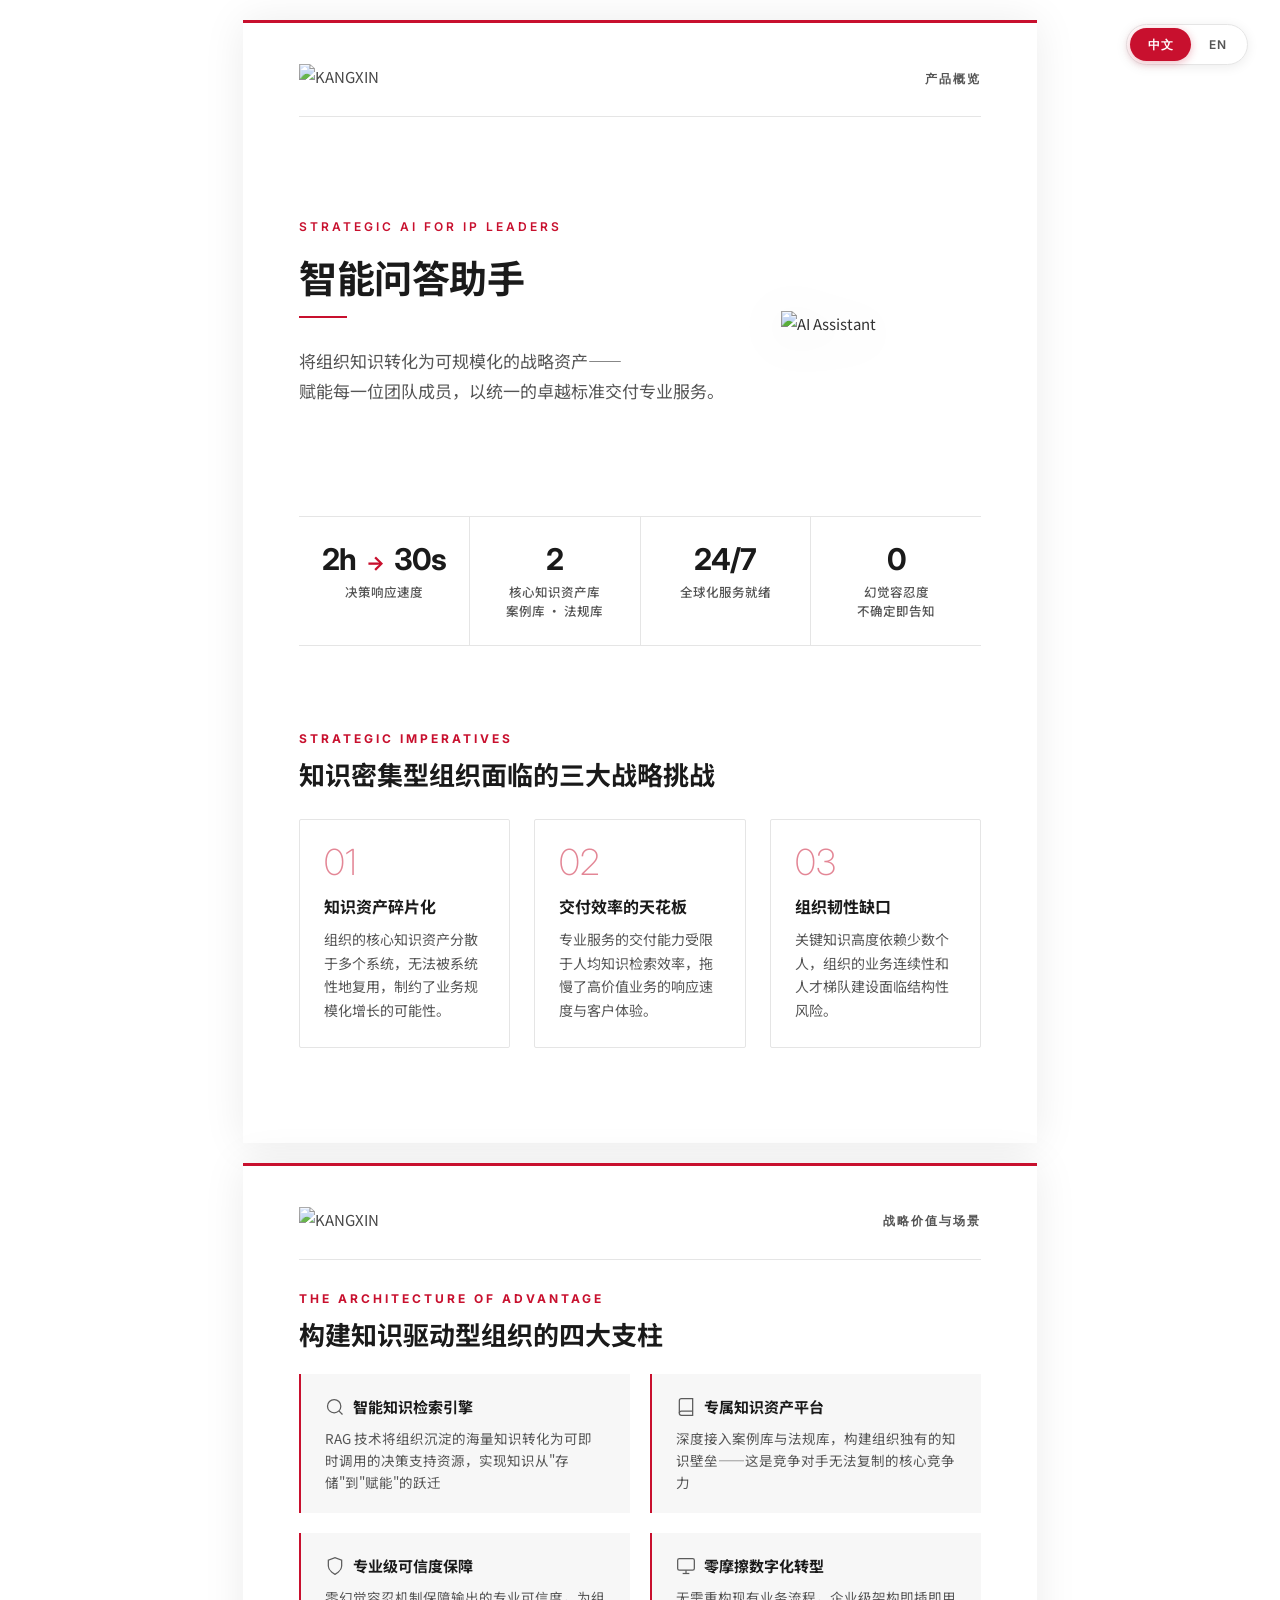
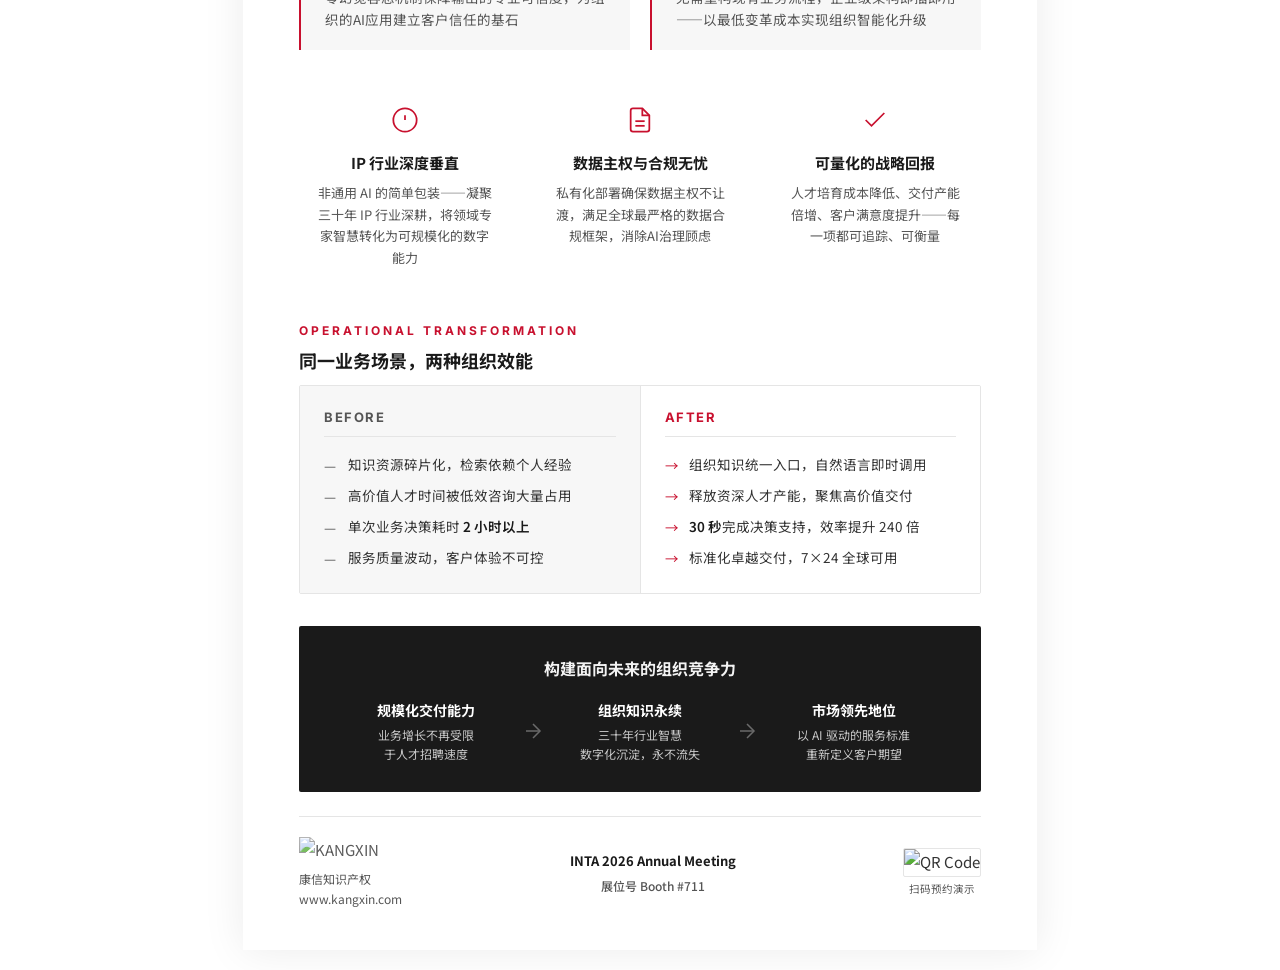
==== INTABrochure.html @ 70a0710d "Add files via upload" ====
<!DOCTYPE html>
<html lang="zh-CN">
<head>
<meta charset="UTF-8">
<meta name="viewport" content="width=device-width, initial-scale=1.0">
<title>KANGXIN | Intelligent Q&A Assistant</title>
<style>
  /* ============================================
     KANGXIN VI SYSTEM
     Primary Red: #C8102E
     Dark Gray:   #333333
     Mid Gray:    #777777
     Light Gray:  #F7F7F7
     White:       #FFFFFF
     ============================================ */

  @import url('https://fonts.googleapis.com/css2?family=Inter:wght@300;400;500;600;700&family=Noto+Sans+SC:wght@300;400;500;600;700&display=swap');

  :root {
    --kx-red: #C8102E;
    --kx-red-light: #E8243F;
    --kx-red-bg: rgba(200, 16, 46, 0.04);
    --kx-dark: #1A1A1A;
    --kx-text: #333333;
    --kx-text-secondary: #555555;
    --kx-border: #E5E5E5;
    --kx-bg-light: #F7F7F7;
    --kx-white: #FFFFFF;
    --font-cn: 'Noto Sans SC', 'Microsoft YaHei', 'PingFang SC', sans-serif;
    --font-en: 'Inter', 'Segoe UI', 'Helvetica Neue', Arial, sans-serif;
    --transition: 0.4s cubic-bezier(0.4, 0, 0.2, 1);
  }

  @page {
    size: A4;
    margin: 0;
  }

  * { margin: 0; padding: 0; box-sizing: border-box; }

  body {
    font-family: var(--font-cn);
    color: var(--kx-text);
    background: var(--kx-white);
    -webkit-print-color-adjust: exact;
    print-color-adjust: exact;
    font-size: 15px;
    line-height: 1.75;
    -webkit-font-smoothing: antialiased;
  }

  body.lang-en {
    font-family: var(--font-en);
  }

  /* ===== LANGUAGE TOGGLE ===== */
  .lang-toggle {
    position: fixed;
    top: 24px;
    right: 32px;
    z-index: 1000;
    display: flex;
    align-items: center;
    gap: 0;
    background: var(--kx-white);
    border: 1px solid var(--kx-border);
    border-radius: 24px;
    padding: 3px;
    box-shadow: 0 2px 12px rgba(0,0,0,0.08);
    cursor: pointer;
    user-select: none;
  }
  .lang-toggle .lang-btn {
    padding: 6px 18px;
    font-size: 12px;
    font-weight: 600;
    letter-spacing: 0.5px;
    border-radius: 20px;
    transition: all var(--transition);
    color: var(--kx-text-secondary);
    background: transparent;
    font-family: var(--font-en);
  }
  .lang-toggle .lang-btn.active {
    background: var(--kx-red);
    color: var(--kx-white);
    box-shadow: 0 2px 8px rgba(200, 16, 46, 0.3);
  }

  /* ===== BILINGUAL CONTENT ===== */
  .cn { display: block; }
  .en { display: none; }
  body.lang-en .cn { display: none; }
  body.lang-en .en { display: block; }
  /* For inline elements */
  span.cn, a.cn { display: inline; }
  span.en, a.en { display: none; }
  body.lang-en span.cn, body.lang-en a.cn { display: none; }
  body.lang-en span.en, body.lang-en a.en { display: inline; }
  /* For flex items */
  .flex-cn { display: flex; }
  .flex-en { display: none; }
  body.lang-en .flex-cn { display: none; }
  body.lang-en .flex-en { display: flex; }

  /* ===== PAGE LAYOUT ===== */
  .page {
    width: 210mm;
    min-height: 297mm;
    margin: 0 auto;
    position: relative;
    overflow: hidden;
    page-break-after: always;
    background: var(--kx-white);
  }
  .page:last-child { page-break-after: auto; }

  .page-inner {
    padding: 44px 56px 40px;
    min-height: 297mm;
    display: flex;
    flex-direction: column;
  }

  /* ===== HEADER ===== */
  .header {
    display: flex;
    justify-content: space-between;
    align-items: center;
    padding-bottom: 24px;
    border-bottom: 1px solid var(--kx-border);
    margin-bottom: 0;
  }
  .header .logo {
    height: 28px;
    opacity: 0.9;
  }
  .header .header-label {
    font-size: 12px;
    font-weight: 600;
    letter-spacing: 2px;
    text-transform: uppercase;
    color: var(--kx-text-secondary);
    font-family: var(--font-en);
  }

  /* ===== HERO SECTION ===== */
  .hero {
    display: flex;
    align-items: center;
    justify-content: space-between;
    padding: 40px 0 24px;
    flex: 1;
  }
  .hero-text {
    flex: 1;
    padding-right: 40px;
  }
  .hero-text .product-label {
    display: inline-block;
    font-size: 12px;
    font-weight: 600;
    letter-spacing: 3px;
    text-transform: uppercase;
    color: var(--kx-red);
    margin-bottom: 16px;
    font-family: var(--font-en);
  }
  .hero-text h1 {
    font-size: 38px;
    font-weight: 700;
    line-height: 1.25;
    color: var(--kx-dark);
    margin-bottom: 16px;
    letter-spacing: -0.5px;
  }
  body.lang-en .hero-text h1 {
    font-size: 34px;
    line-height: 1.2;
  }
  .hero-text .subtitle {
    font-size: 17px;
    font-weight: 400;
    color: var(--kx-text-secondary);
    line-height: 1.75;
    margin-bottom: 32px;
  }
  .hero-visual {
    flex: 0 0 200px;
    display: flex;
    align-items: center;
    justify-content: center;
  }
  .hero-visual img {
    width: 200px;
    height: auto;
    filter: drop-shadow(0 8px 24px rgba(0,0,0,0.1));
  }

  /* ===== DIVIDER LINE ===== */
  .divider {
    width: 48px;
    height: 2px;
    background: var(--kx-red);
    margin: 4px 0 28px;
  }

  /* ===== METRIC STRIP ===== */
  .metric-strip {
    display: flex;
    gap: 0;
    border-top: 1px solid var(--kx-border);
    border-bottom: 1px solid var(--kx-border);
    margin: 0;
  }
  .metric-item {
    flex: 1;
    padding: 24px 20px;
    text-align: center;
    border-right: 1px solid var(--kx-border);
  }
  .metric-item:last-child { border-right: none; }
  .metric-item .metric-value {
    font-size: 30px;
    font-weight: 700;
    color: var(--kx-dark);
    font-family: var(--font-en);
    letter-spacing: -1px;
    line-height: 1.2;
  }
  .metric-item .metric-value .metric-arrow {
    color: var(--kx-red);
    font-size: 20px;
    margin: 0 4px;
  }
  .metric-item .metric-label {
    font-size: 12.5px;
    color: var(--kx-text-secondary);
    margin-top: 6px;
    font-weight: 500;
    line-height: 1.5;
  }

  /* ===== PAIN POINTS ===== */
  .section-label {
    font-size: 12px;
    font-weight: 700;
    letter-spacing: 3px;
    text-transform: uppercase;
    color: var(--kx-red);
    margin-bottom: 8px;
    font-family: var(--font-en);
  }
  .section-title {
    font-size: 26px;
    font-weight: 700;
    color: var(--kx-dark);
    margin-bottom: 8px;
    line-height: 1.3;
  }
  .section-desc {
    font-size: 15px;
    color: var(--kx-text-secondary);
    margin-bottom: 28px;
    max-width: 560px;
  }

  .pain-grid {
    display: flex;
    gap: 24px;
    margin-bottom: 0;
  }
  .pain-card {
    flex: 1;
    padding: 24px;
    border: 1px solid var(--kx-border);
    border-radius: 2px;
    transition: all var(--transition);
  }
  .pain-card .pain-num {
    font-size: 36px;
    font-weight: 200;
    color: var(--kx-red);
    opacity: 0.5;
    font-family: var(--font-en);
    line-height: 1;
    margin-bottom: 12px;
  }
  .pain-card h4 {
    font-size: 16px;
    font-weight: 700;
    color: var(--kx-dark);
    margin-bottom: 8px;
  }
  .pain-card p {
    font-size: 14px;
    color: var(--kx-text-secondary);
    line-height: 1.7;
  }

  /* ===== PAGE 2 - TECHNOLOGY ===== */
  .tech-grid {
    display: grid;
    grid-template-columns: 1fr 1fr;
    gap: 20px;
    margin-bottom: 32px;
  }
  .tech-item {
    padding: 20px 24px;
    border-left: 2px solid var(--kx-red);
    background: var(--kx-bg-light);
  }
  .tech-item h4 {
    font-size: 15px;
    font-weight: 700;
    color: var(--kx-dark);
    margin-bottom: 6px;
    display: flex;
    align-items: center;
    gap: 8px;
  }
  .tech-item h4 .tech-icon {
    width: 20px;
    height: 20px;
    opacity: 0.7;
  }
  .tech-item p {
    font-size: 13.5px;
    color: var(--kx-text-secondary);
    line-height: 1.65;
  }

  /* ===== DIFFERENTIATORS ===== */
  .diff-row {
    display: flex;
    gap: 24px;
    margin-bottom: 32px;
  }
  .diff-item {
    flex: 1;
    text-align: center;
    padding: 20px 16px;
  }
  .diff-item .diff-icon {
    width: 36px;
    height: 36px;
    margin: 0 auto 12px;
    display: flex;
    align-items: center;
    justify-content: center;
  }
  .diff-item .diff-icon svg {
    width: 28px;
    height: 28px;
    stroke: var(--kx-red);
    fill: none;
    stroke-width: 1.5;
  }
  .diff-item h4 {
    font-size: 15px;
    font-weight: 700;
    color: var(--kx-dark);
    margin-bottom: 6px;
  }
  .diff-item p {
    font-size: 13px;
    color: var(--kx-text-secondary);
    line-height: 1.65;
  }

  /* ===== COMPARISON ===== */
  .comparison {
    display: flex;
    border: 1px solid var(--kx-border);
    border-radius: 2px;
    overflow: hidden;
    margin-bottom: 32px;
  }
  .compare-side {
    flex: 1;
    padding: 20px 24px;
  }
  .compare-side.before {
    background: var(--kx-bg-light);
    border-right: 1px solid var(--kx-border);
  }
  .compare-side.after {
    background: var(--kx-white);
  }
  .compare-side h4 {
    font-size: 13px;
    font-weight: 700;
    text-transform: uppercase;
    letter-spacing: 1.5px;
    margin-bottom: 12px;
    padding-bottom: 8px;
    border-bottom: 1px solid var(--kx-border);
    font-family: var(--font-en);
  }
  .compare-side.before h4 { color: var(--kx-text-secondary); }
  .compare-side.after h4 { color: var(--kx-red); }
  .compare-side ul {
    list-style: none;
    padding: 0;
  }
  .compare-side li {
    font-size: 13.5px;
    padding: 5px 0;
    color: var(--kx-text);
    display: flex;
    align-items: flex-start;
    gap: 8px;
    line-height: 1.55;
  }
  .compare-side li .li-icon {
    flex-shrink: 0;
    width: 16px;
    height: 16px;
    margin-top: 1px;
  }
  .compare-side.before li .li-icon { color: var(--kx-text-secondary); }
  .compare-side.after li .li-icon { color: var(--kx-red); }
  .compare-side li strong {
    color: var(--kx-dark);
    font-weight: 600;
  }

  /* ===== VISION ===== */
  .vision-bar {
    background: var(--kx-dark);
    color: var(--kx-white);
    padding: 28px 32px;
    border-radius: 2px;
    margin-bottom: 24px;
  }
  .vision-bar .vision-title {
    font-size: 16px;
    font-weight: 700;
    margin-bottom: 16px;
    opacity: 0.95;
    text-align: center;
  }
  .vision-steps {
    display: flex;
    align-items: center;
    justify-content: center;
    gap: 0;
  }
  .vision-step {
    flex: 1;
    text-align: center;
    padding: 0 12px;
  }
  .vision-step .step-label {
    font-size: 14px;
    font-weight: 700;
    margin-bottom: 4px;
    color: var(--kx-white);
  }
  .vision-step .step-desc {
    font-size: 12px;
    opacity: 0.75;
    line-height: 1.55;
  }
  .vision-arrow {
    flex-shrink: 0;
    width: 24px;
    height: 24px;
    opacity: 0.35;
  }
  .vision-arrow svg {
    width: 24px;
    height: 24px;
    stroke: var(--kx-white);
    fill: none;
    stroke-width: 1.5;
  }

  /* ===== FOOTER ===== */
  .footer {
    display: flex;
    align-items: center;
    justify-content: space-between;
    padding-top: 20px;
    border-top: 1px solid var(--kx-border);
    margin-top: auto;
  }
  .footer .footer-left {}
  .footer .footer-logo { height: 22px; opacity: 0.8; margin-bottom: 6px; }
  .footer .footer-info {
    font-size: 12px;
    color: var(--kx-text-secondary);
    line-height: 1.7;
  }
  .footer .footer-center {
    text-align: center;
  }
  .footer .footer-center .event-name {
    font-size: 13px;
    font-weight: 700;
    color: var(--kx-dark);
    margin-bottom: 2px;
  }
  .footer .footer-center .event-detail {
    font-size: 12px;
    color: var(--kx-text-secondary);
    font-weight: 500;
  }
  .footer .footer-right {
    display: flex;
    align-items: center;
    gap: 12px;
  }
  .footer .qr-wrap {
    text-align: center;
  }
  .footer .qr-wrap img {
    width: 60px;
    height: 60px;
    border: 1px solid var(--kx-border);
    border-radius: 2px;
  }
  .footer .qr-label {
    font-size: 10.5px;
    color: var(--kx-text-secondary);
    margin-top: 3px;
  }

  /* ===== ACCENT LINE ===== */
  .page-accent {
    position: absolute;
    top: 0;
    left: 0;
    width: 100%;
    height: 3px;
    background: var(--kx-red);
  }

  /* ===== PRINT ===== */
  @media print {
    body { -webkit-print-color-adjust: exact; print-color-adjust: exact; }
    .lang-toggle { display: none; }
    .page { box-shadow: none; border: none; }
  }

  @media screen {
    .page {
      margin: 20px auto;
      box-shadow: 0 1px 40px rgba(0,0,0,0.08);
    }
  }

  /* ===== SMOOTH TRANSITION ===== */
  .cn, .en, .flex-cn, .flex-en {
    transition: opacity 0.3s ease;
  }
</style>
</head>
<body>

<!-- Language Toggle -->
<div class="lang-toggle" onclick="toggleLang()">
  <div class="lang-btn active" id="btn-cn">中文</div>
  <div class="lang-btn" id="btn-en">EN</div>
</div>

<!-- ====================== PAGE 1: FRONT ====================== -->
<div class="page">
  <div class="page-accent"></div>
  <div class="page-inner">

    <!-- Header -->
    <div class="header">
      <img class="logo" src="../康信Logo/康信Logo.png" alt="KANGXIN">
      <div class="header-label">
        <span class="cn">产品概览</span>
        <span class="en">Product Overview</span>
      </div>
    </div>

    <!-- Hero -->
    <div class="hero">
      <div class="hero-text">
        <div class="product-label">STRATEGIC AI FOR IP LEADERS</div>
        <h1>
          <span class="cn">智能问答助手</span>
          <span class="en">Intelligent Q&amp;A<br>Assistant</span>
        </h1>
        <div class="divider"></div>
        <div class="subtitle">
          <span class="cn">将组织知识转化为可规模化的战略资产——<br>赋能每一位团队成员，以统一的卓越标准交付专业服务。</span>
          <span class="en">Transform institutional knowledge into a scalable strategic asset —<br>empower every team member to deliver excellence at a consistent standard.</span>
        </div>
      </div>
      <div class="hero-visual">
        <img src="../智能问答助手入口设计-小机器人.png" alt="AI Assistant">
      </div>
    </div>

    <!-- Metrics -->
    <div class="metric-strip">
      <div class="metric-item">
        <div class="metric-value">2h <span class="metric-arrow">→</span> 30s</div>
        <div class="metric-label">
          <span class="cn">决策响应速度</span>
          <span class="en">Decision Response Speed</span>
        </div>
      </div>
      <div class="metric-item">
        <div class="metric-value">2</div>
        <div class="metric-label">
          <span class="cn">核心知识资产库<br>案例库 · 法规库</span>
          <span class="en">Strategic Knowledge Assets<br>Case Law · Regulations</span>
        </div>
      </div>
      <div class="metric-item">
        <div class="metric-value">24/7</div>
        <div class="metric-label">
          <span class="cn">全球化服务就绪</span>
          <span class="en">Global Service Readiness</span>
        </div>
      </div>
      <div class="metric-item">
        <div class="metric-value">0</div>
        <div class="metric-label">
          <span class="cn">幻觉容忍度<br>不确定即告知</span>
          <span class="en">Hallucination Tolerance<br>Honest When Uncertain</span>
        </div>
      </div>
    </div>

    <!-- Pain Points -->
    <div style="padding-top: 28px; flex: 1; display: flex; flex-direction: column; justify-content: center;">
      <div class="section-label">STRATEGIC IMPERATIVES</div>
      <div class="section-title">
        <span class="cn">知识密集型组织面临的三大战略挑战</span>
        <span class="en">Three Strategic Challenges for Knowledge-Intensive Organizations</span>
      </div>
      <div style="height: 20px;"></div>
      <div class="pain-grid">
        <div class="pain-card">
          <div class="pain-num">01</div>
          <h4>
            <span class="cn">知识资产碎片化</span>
            <span class="en">Fragmented Knowledge Capital</span>
          </h4>
          <p>
            <span class="cn">组织的核心知识资产分散于多个系统，无法被系统性地复用，制约了业务规模化增长的可能性。</span>
            <span class="en">Core intellectual capital is siloed across systems, cannot be systematically leveraged, limiting scalable growth potential.</span>
          </p>
        </div>
        <div class="pain-card">
          <div class="pain-num">02</div>
          <h4>
            <span class="cn">交付效率的天花板</span>
            <span class="en">Delivery Capacity Ceiling</span>
          </h4>
          <p>
            <span class="cn">专业服务的交付能力受限于人均知识检索效率，拖慢了高价值业务的响应速度与客户体验。</span>
            <span class="en">Service delivery capacity is bottlenecked by per-person retrieval efficiency, slowing high-value client responsiveness.</span>
          </p>
        </div>
        <div class="pain-card">
          <div class="pain-num">03</div>
          <h4>
            <span class="cn">组织韧性缺口</span>
            <span class="en">Organizational Resilience Gap</span>
          </h4>
          <p>
            <span class="cn">关键知识高度依赖少数个人，组织的业务连续性和人才梯队建设面临结构性风险。</span>
            <span class="en">Critical knowledge depends on key individuals, creating structural risk to business continuity and talent pipeline.</span>
          </p>
        </div>
      </div>
    </div>

  </div>
</div>

<!-- ====================== PAGE 2: BACK ====================== -->
<div class="page">
  <div class="page-accent"></div>
  <div class="page-inner">

    <!-- Header -->
    <div class="header">
      <img class="logo" src="../康信Logo/康信Logo.png" alt="KANGXIN">
      <div class="header-label">
        <span class="cn">战略价值与场景</span>
        <span class="en">Strategic Value &amp; Use Cases</span>
      </div>
    </div>

    <!-- How It Works -->
    <div style="padding-top: 28px;">
      <div class="section-label">THE ARCHITECTURE OF ADVANTAGE</div>
      <div class="section-title">
        <span class="cn">构建知识驱动型组织的四大支柱</span>
        <span class="en">Four Pillars of a Knowledge-Driven Organization</span>
      </div>
      <div style="height: 16px;"></div>
      <div class="tech-grid">
        <div class="tech-item">
          <h4>
            <svg class="tech-icon" viewBox="0 0 24 24" fill="none" stroke="currentColor" stroke-width="1.5"><circle cx="11" cy="11" r="8"/><line x1="21" y1="21" x2="16.65" y2="16.65"/></svg>
            <span class="cn">智能知识检索引擎</span>
            <span class="en">Intelligent Knowledge Engine</span>
          </h4>
          <p>
            <span class="cn">RAG 技术将组织沉淀的海量知识转化为可即时调用的决策支持资源，实现知识从"存储"到"赋能"的跃迁</span>
            <span class="en">RAG technology transforms your accumulated knowledge into on-demand decision support — from storage to strategic enablement</span>
          </p>
        </div>
        <div class="tech-item">
          <h4>
            <svg class="tech-icon" viewBox="0 0 24 24" fill="none" stroke="currentColor" stroke-width="1.5"><path d="M4 19.5A2.5 2.5 0 016.5 17H20"/><path d="M6.5 2H20v20H6.5A2.5 2.5 0 014 19.5v-15A2.5 2.5 0 016.5 2z"/></svg>
            <span class="cn">专属知识资产平台</span>
            <span class="en">Proprietary Knowledge Infrastructure</span>
          </h4>
          <p>
            <span class="cn">深度接入案例库与法规库，构建组织独有的知识壁垒——这是竞争对手无法复制的核心竞争力</span>
            <span class="en">Deeply integrates case law &amp; regulatory databases, building a proprietary knowledge moat competitors cannot replicate</span>
          </p>
        </div>
        <div class="tech-item">
          <h4>
            <svg class="tech-icon" viewBox="0 0 24 24" fill="none" stroke="currentColor" stroke-width="1.5"><path d="M12 22s8-4 8-10V5l-8-3-8 3v7c0 6 8 10 8 10z"/></svg>
            <span class="cn">专业级可信度保障</span>
            <span class="en">Professional-Grade Reliability</span>
          </h4>
          <p>
            <span class="cn">零幻觉容忍机制保障输出的专业可信度，为组织的AI应用建立客户信任的基石</span>
            <span class="en">Zero-hallucination tolerance ensures professional credibility — the foundation of client trust in your AI adoption</span>
          </p>
        </div>
        <div class="tech-item">
          <h4>
            <svg class="tech-icon" viewBox="0 0 24 24" fill="none" stroke="currentColor" stroke-width="1.5"><rect x="2" y="3" width="20" height="14" rx="2" ry="2"/><line x1="8" y1="21" x2="16" y2="21"/><line x1="12" y1="17" x2="12" y2="21"/></svg>
            <span class="cn">零摩擦数字化转型</span>
            <span class="en">Frictionless Digital Transformation</span>
          </h4>
          <p>
            <span class="cn">无需重构现有业务流程，企业级架构即插即用——以最低变革成本实现组织智能化升级</span>
            <span class="en">No workflow disruption, enterprise-grade plug-and-play — achieve organizational intelligence at minimal change cost</span>
          </p>
        </div>
      </div>
    </div>

    <!-- Why Choose Us -->
    <div class="diff-row">
      <div class="diff-item">
        <div class="diff-icon">
          <svg viewBox="0 0 24 24"><circle cx="12" cy="12" r="10"/><line x1="12" y1="8" x2="12" y2="12"/><line x1="12" y1="16" x2="12.01" y2="16"/></svg>
        </div>
        <h4>
          <span class="cn">IP 行业深度垂直</span>
          <span class="en">Deep IP Domain Expertise</span>
        </h4>
        <p>
          <span class="cn">非通用 AI 的简单包装——凝聚三十年 IP 行业深耕，将领域专家智慧转化为可规模化的数字能力</span>
          <span class="en">Not a generic AI overlay — 30 years of IP domain expertise distilled into scalable digital intelligence</span>
        </p>
      </div>
      <div class="diff-item">
        <div class="diff-icon">
          <svg viewBox="0 0 24 24"><path d="M14 2H6a2 2 0 00-2 2v16a2 2 0 002 2h12a2 2 0 002-2V8z"/><polyline points="14 2 14 8 20 8"/><line x1="16" y1="13" x2="8" y2="13"/><line x1="16" y1="17" x2="8" y2="17"/></svg>
        </div>
        <h4>
          <span class="cn">数据主权与合规无忧</span>
          <span class="en">Data Sovereignty &amp; Compliance</span>
        </h4>
        <p>
          <span class="cn">私有化部署确保数据主权不让渡，满足全球最严格的数据合规框架，消除AI治理顾虑</span>
          <span class="en">Private deployment ensures data sovereignty, meets the strictest global compliance frameworks, eliminates AI governance concerns</span>
        </p>
      </div>
      <div class="diff-item">
        <div class="diff-icon">
          <svg viewBox="0 0 24 24"><polyline points="20 6 9 17 4 12"/></svg>
        </div>
        <h4>
          <span class="cn">可量化的战略回报</span>
          <span class="en">Measurable Strategic ROI</span>
        </h4>
        <p>
          <span class="cn">人才培育成本降低、交付产能倍增、客户满意度提升——每一项都可追踪、可衡量</span>
          <span class="en">Lower talent development cost, multiplied delivery capacity, higher client satisfaction — each metric trackable</span>
        </p>
      </div>
    </div>

    <!-- Comparison -->
    <div class="section-label">OPERATIONAL TRANSFORMATION</div>
    <div class="section-title" style="font-size: 18px; margin-bottom: 12px;">
      <span class="cn">同一业务场景，两种组织效能</span>
      <span class="en">Same Scenario, Two Levels of Organizational Capability</span>
    </div>
    <div class="comparison">
      <div class="compare-side before">
        <h4>Before</h4>
        <ul>
          <li>
            <span class="li-icon">—</span>
            <span>
              <span class="cn">知识资源碎片化，检索依赖个人经验</span>
              <span class="en">Knowledge fragmented, retrieval depends on individual know-how</span>
            </span>
          </li>
          <li>
            <span class="li-icon">—</span>
            <span>
              <span class="cn">高价值人才时间被低效咨询大量占用</span>
              <span class="en">High-value talent consumed by low-efficiency internal inquiries</span>
            </span>
          </li>
          <li>
            <span class="li-icon">—</span>
            <span>
              <span class="cn">单次业务决策耗时 <strong>2 小时以上</strong></span>
              <span class="en">Each business decision takes <strong>2+ hours</strong></span>
            </span>
          </li>
          <li>
            <span class="li-icon">—</span>
            <span>
              <span class="cn">服务质量波动，客户体验不可控</span>
              <span class="en">Service quality fluctuates, client experience unpredictable</span>
            </span>
          </li>
        </ul>
      </div>
      <div class="compare-side after">
        <h4>After</h4>
        <ul>
          <li>
            <span class="li-icon" style="color: var(--kx-red);">→</span>
            <span>
              <span class="cn">组织知识统一入口，自然语言即时调用</span>
              <span class="en">Unified knowledge portal, instant natural-language access</span>
            </span>
          </li>
          <li>
            <span class="li-icon" style="color: var(--kx-red);">→</span>
            <span>
              <span class="cn">释放资深人才产能，聚焦高价值交付</span>
              <span class="en">Free senior talent capacity for high-value delivery</span>
            </span>
          </li>
          <li>
            <span class="li-icon" style="color: var(--kx-red);">→</span>
            <span>
              <span class="cn"><strong>30 秒</strong>完成决策支持，效率提升 240 倍</span>
              <span class="en">Decision support in <strong>30 seconds</strong> — 240× efficiency gain</span>
            </span>
          </li>
          <li>
            <span class="li-icon" style="color: var(--kx-red);">→</span>
            <span>
              <span class="cn">标准化卓越交付，7×24 全球可用</span>
              <span class="en">Standardized excellence, 24/7 global availability</span>
            </span>
          </li>
        </ul>
      </div>
    </div>

    <!-- Client Value -->
    <div class="vision-bar">
      <div class="vision-title">
        <span class="cn">构建面向未来的组织竞争力</span>
        <span class="en">Building Future-Ready Organizational Advantage</span>
      </div>
      <div class="vision-steps">
        <div class="vision-step">
          <div class="step-label">
            <span class="cn">规模化交付能力</span>
            <span class="en">Scalable Delivery</span>
          </div>
          <div class="step-desc">
            <span class="cn">业务增长不再受限<br>于人才招聘速度</span>
            <span class="en">Growth no longer gated<br>by hiring speed</span>
          </div>
        </div>
        <div class="vision-arrow">
          <svg viewBox="0 0 24 24"><line x1="5" y1="12" x2="19" y2="12"/><polyline points="12 5 19 12 12 19"/></svg>
        </div>
        <div class="vision-step">
          <div class="step-label">
            <span class="cn">组织知识永续</span>
            <span class="en">Perpetual Knowledge</span>
          </div>
          <div class="step-desc">
            <span class="cn">三十年行业智慧<br>数字化沉淀，永不流失</span>
            <span class="en">Decades of expertise<br>digitized, never lost</span>
          </div>
        </div>
        <div class="vision-arrow">
          <svg viewBox="0 0 24 24"><line x1="5" y1="12" x2="19" y2="12"/><polyline points="12 5 19 12 12 19"/></svg>
        </div>
        <div class="vision-step">
          <div class="step-label">
            <span class="cn">市场领先地位</span>
            <span class="en">Market Leadership</span>
          </div>
          <div class="step-desc">
            <span class="cn">以 AI 驱动的服务标准<br>重新定义客户期望</span>
            <span class="en">AI-driven service standards<br>redefine client expectations</span>
          </div>
        </div>
      </div>
    </div>

    <!-- Footer -->
    <div class="footer">
      <div class="footer-left">
        <img class="footer-logo" src="../康信Logo/康信Logo.png" alt="KANGXIN">
        <div class="footer-info">
          <span class="cn">康信知识产权</span>
          <span class="en">Kangxin Partners, P.C.</span><br>
          www.kangxin.com
        </div>
      </div>
      <div class="footer-center">
        <div class="event-name">INTA 2026 Annual Meeting</div>
        <div class="event-detail">
          <span class="cn">展位号 Booth #711</span>
          <span class="en">Booth #711</span>
        </div>
      </div>
      <div class="footer-right">
        <div class="qr-wrap">
          <img src="../康信Logo/eefbf1e1c73582263e176c082d4ecab.png" alt="QR Code">
          <div class="qr-label">
            <span class="cn">扫码预约演示</span>
            <span class="en">Book a Demo</span>
          </div>
        </div>
      </div>
    </div>

  </div>
</div>

<script>
  function toggleLang() {
    const body = document.body;
    const btnCn = document.getElementById('btn-cn');
    const btnEn = document.getElementById('btn-en');

    if (body.classList.contains('lang-en')) {
      body.classList.remove('lang-en');
      btnCn.classList.add('active');
      btnEn.classList.remove('active');
      document.documentElement.lang = 'zh-CN';
    } else {
      body.classList.add('lang-en');
      btnEn.classList.add('active');
      btnCn.classList.remove('active');
      document.documentElement.lang = 'en';
    }
  }
</script>

</body>
</html>
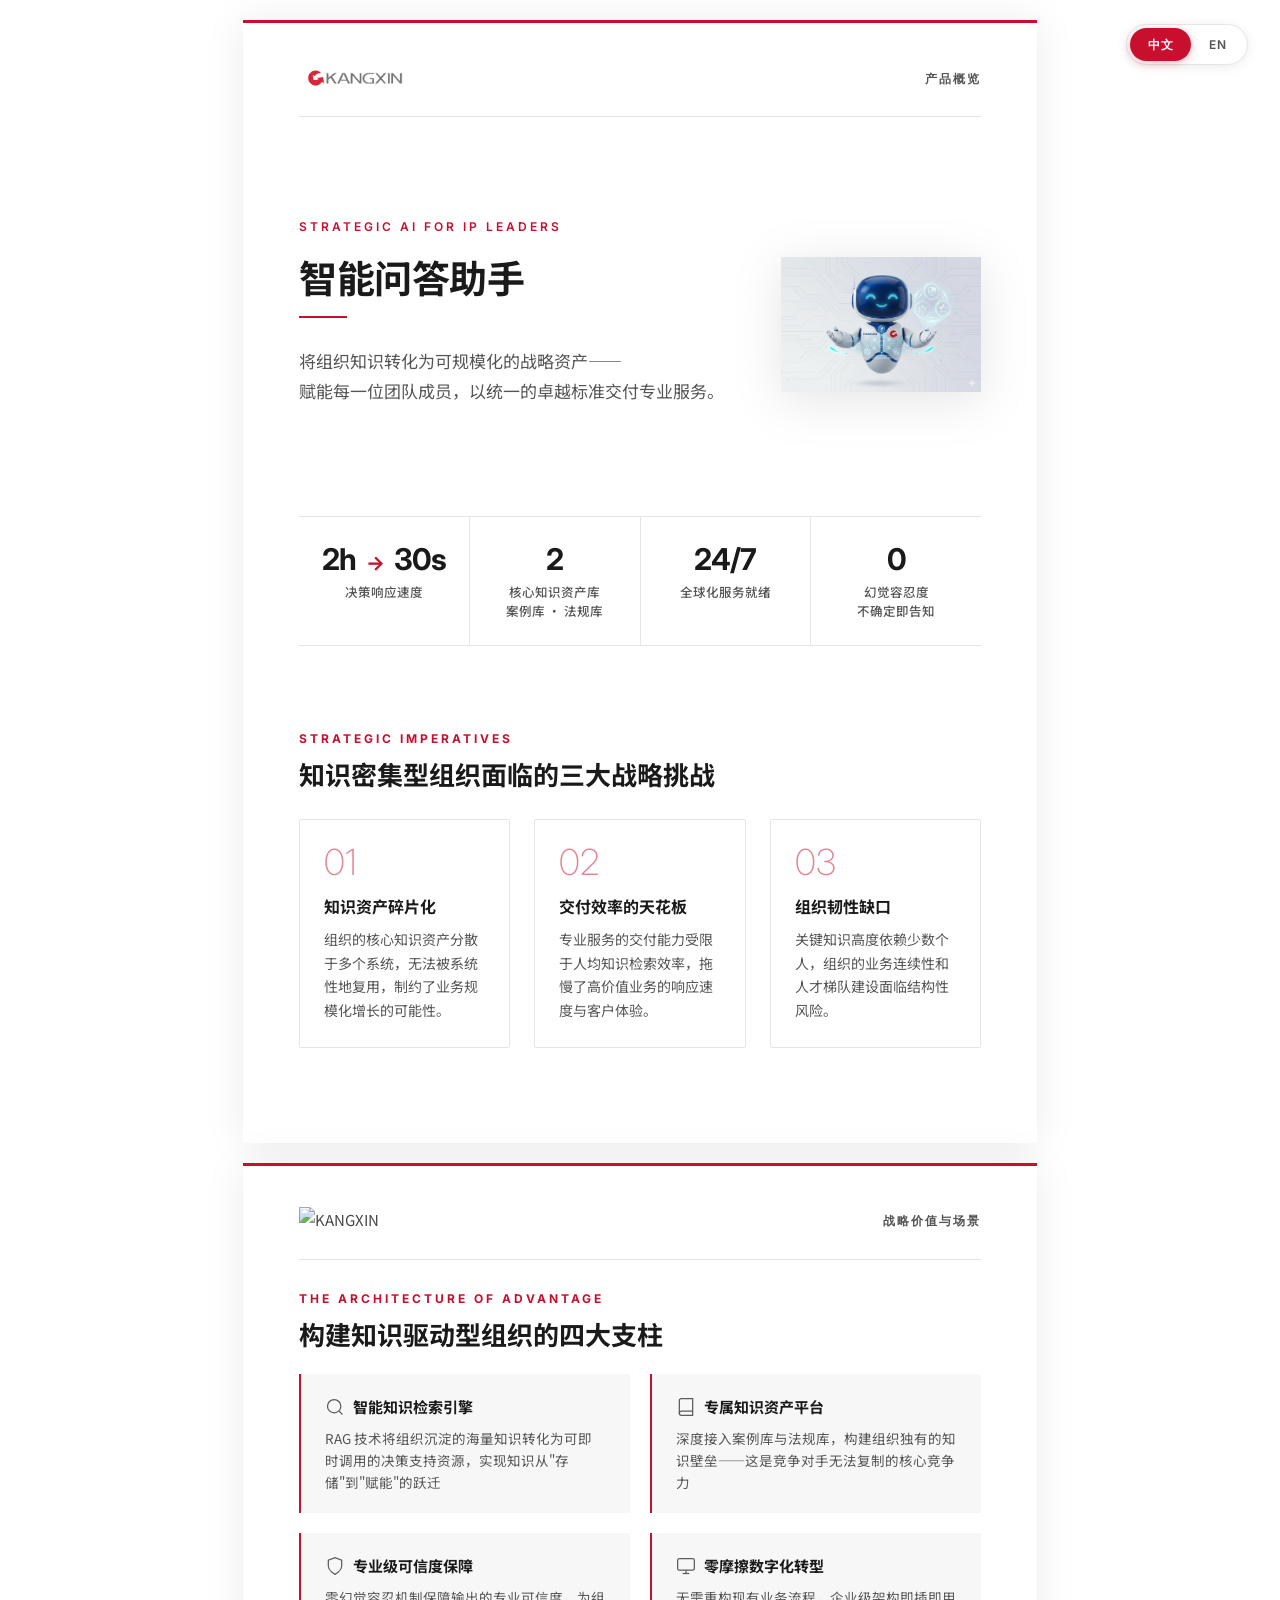
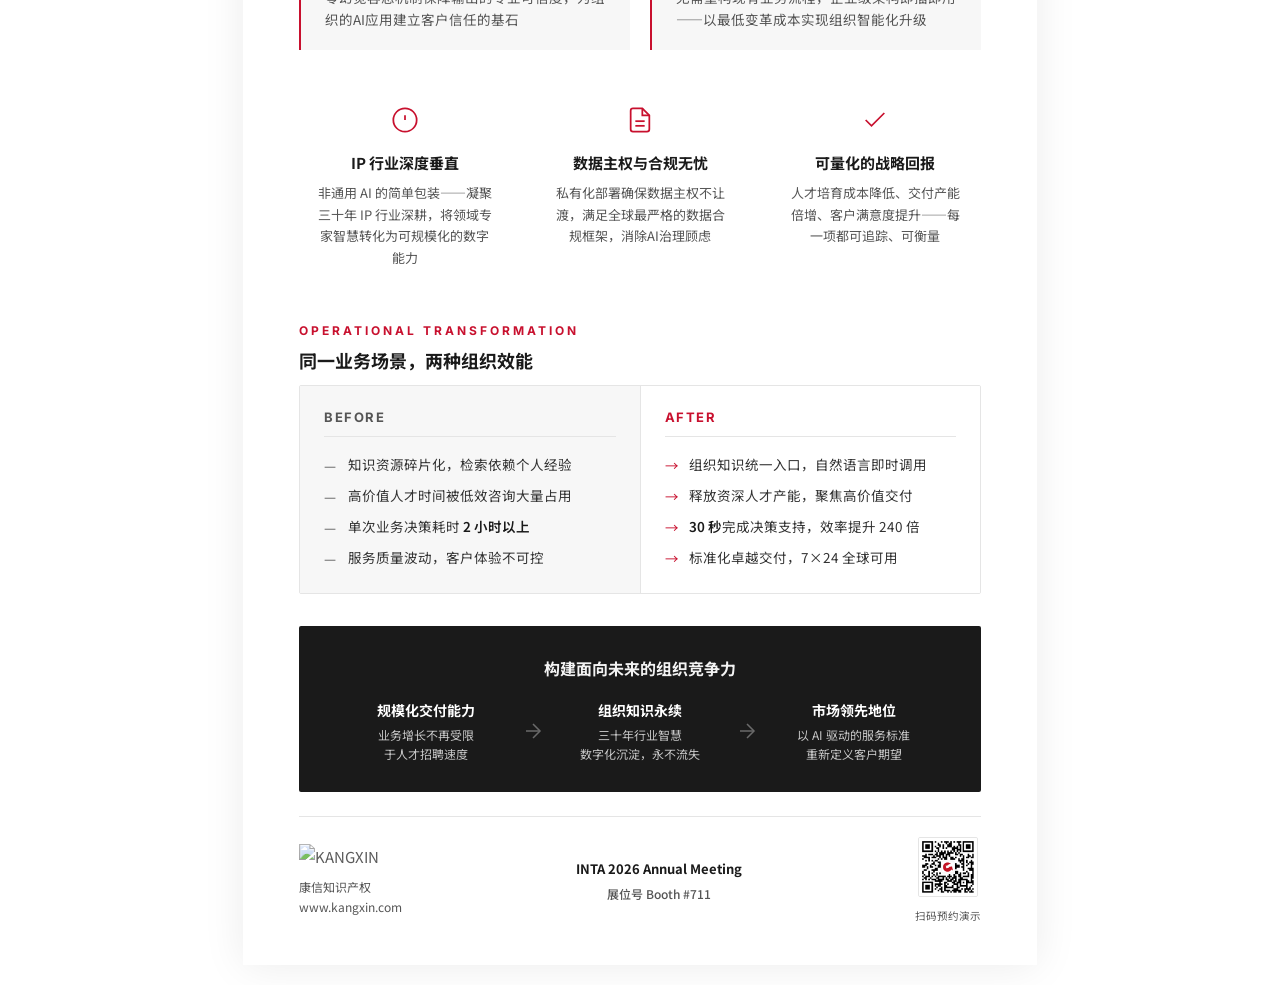
==== commit 8ef96107: "Update INTABrochure.html" ====
--- a/INTABrochure.html
+++ b/INTABrochure.html
@@ -571,7 +571,7 @@
 
     <!-- Header -->
     <div class="header">
-      <img class="logo" src="../康信Logo/康信Logo.png" alt="KANGXIN">
+      <img class="logo" src="kx_logo.png" alt="KANGXIN">
       <div class="header-label">
         <span class="cn">产品概览</span>
         <span class="en">Product Overview</span>
@@ -593,7 +593,7 @@
         </div>
       </div>
       <div class="hero-visual">
-        <img src="../智能问答助手入口设计-小机器人.png" alt="AI Assistant">
+        <img src="kx_robot.png" alt="AI Assistant">
       </div>
     </div>
 
@@ -930,7 +930,7 @@
       </div>
       <div class="footer-right">
         <div class="qr-wrap">
-          <img src="../康信Logo/eefbf1e1c73582263e176c082d4ecab.png" alt="QR Code">
+          <img src="kx_qr.png" alt="QR Code">
           <div class="qr-label">
             <span class="cn">扫码预约演示</span>
             <span class="en">Book a Demo</span>
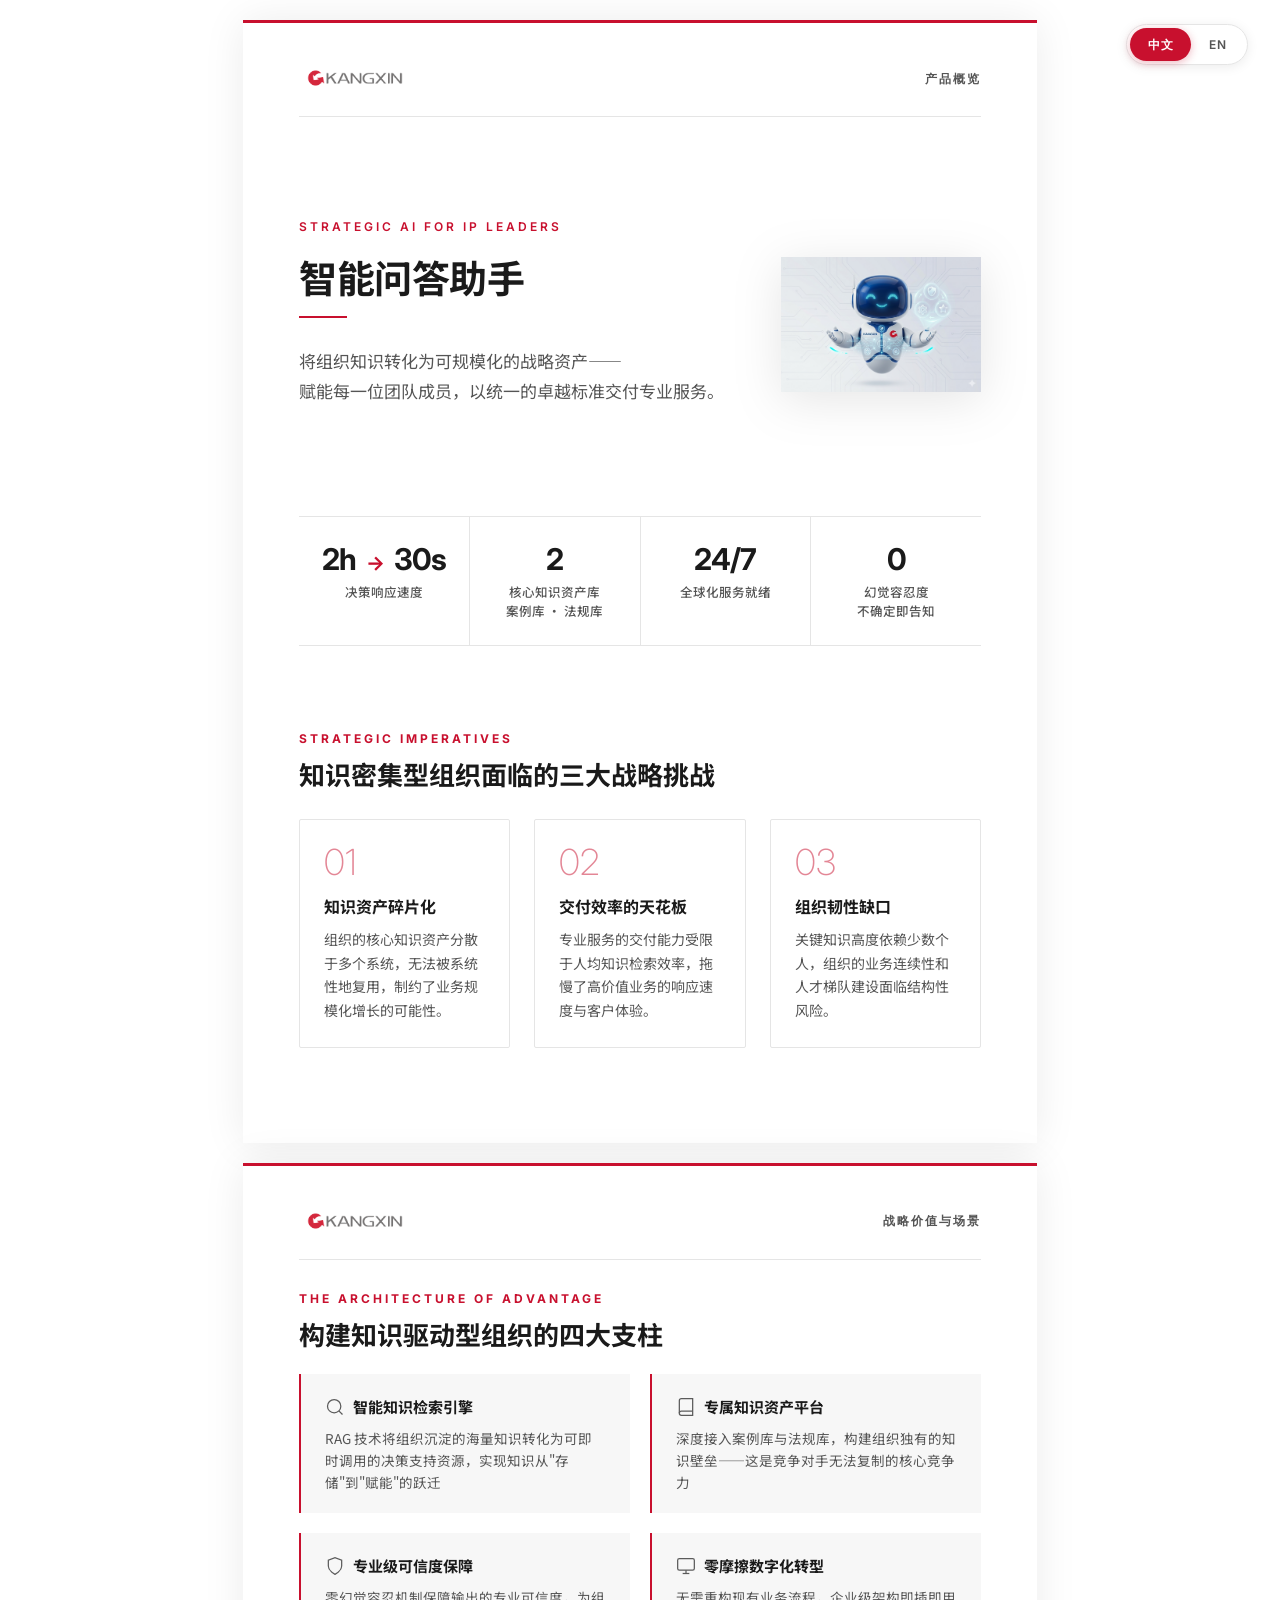
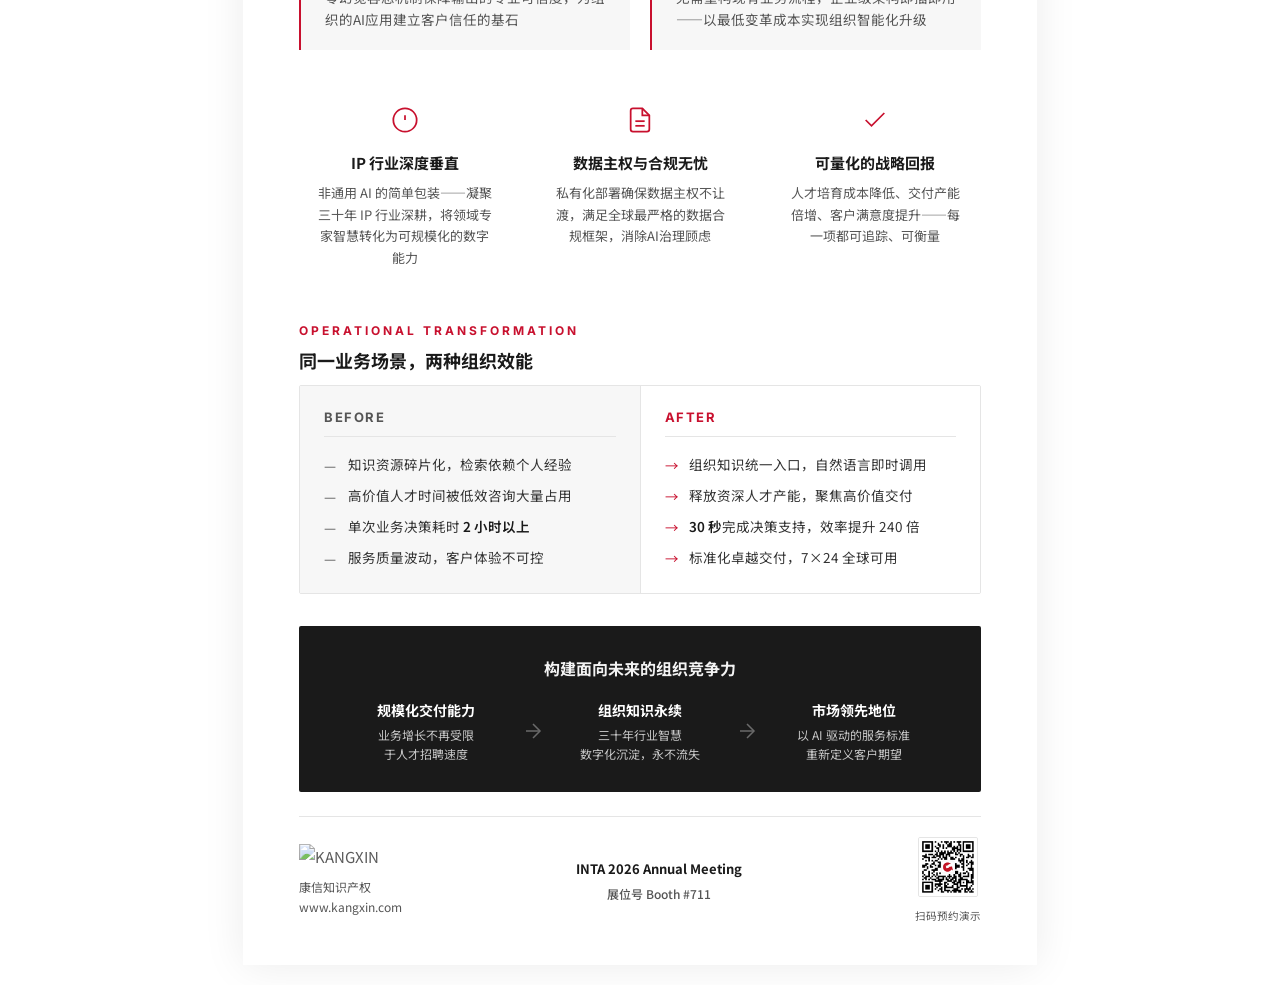
==== commit db0e3d8b: "Update INTABrochure.html" ====
--- a/INTABrochure.html
+++ b/INTABrochure.html
@@ -684,7 +684,7 @@
 
     <!-- Header -->
     <div class="header">
-      <img class="logo" src="../康信Logo/康信Logo.png" alt="KANGXIN">
+      <img class="logo" src="kx_logo.png" alt="KANGXIN">
       <div class="header-label">
         <span class="cn">战略价值与场景</span>
         <span class="en">Strategic Value &amp; Use Cases</span>
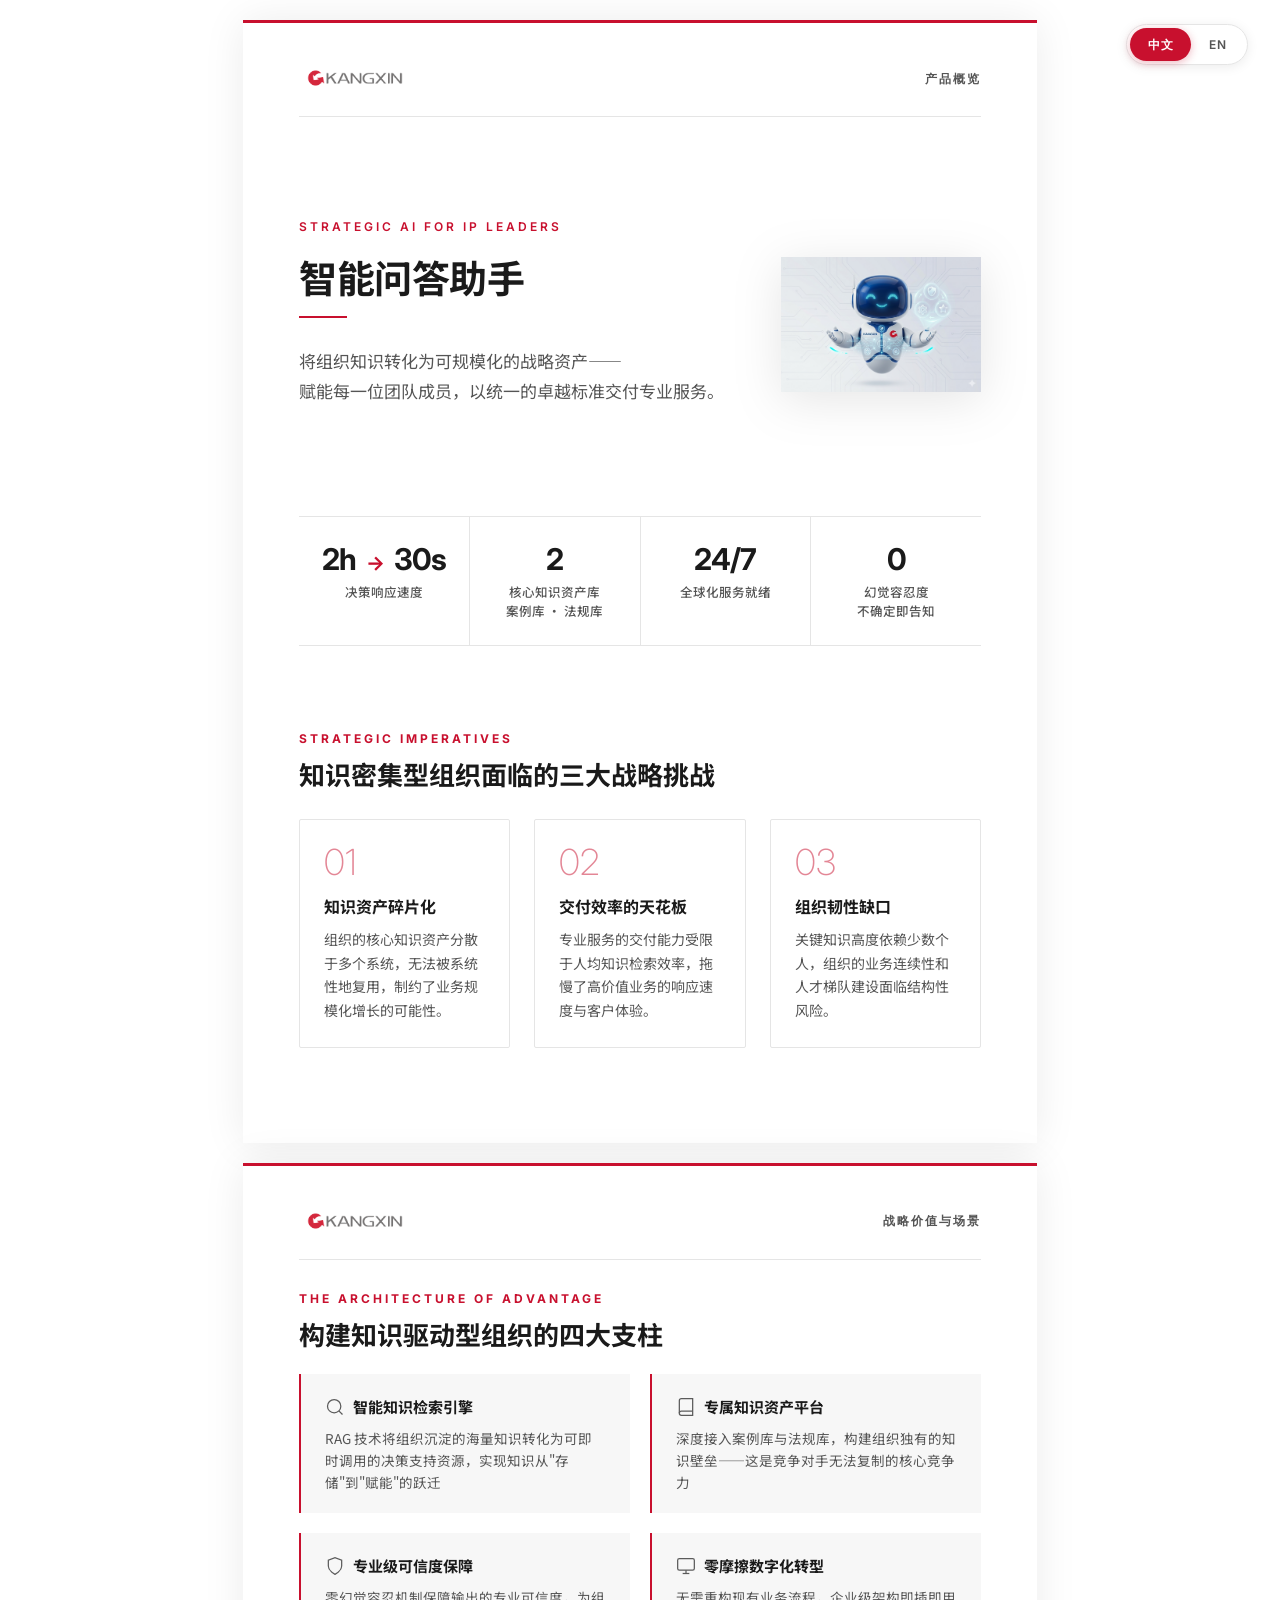
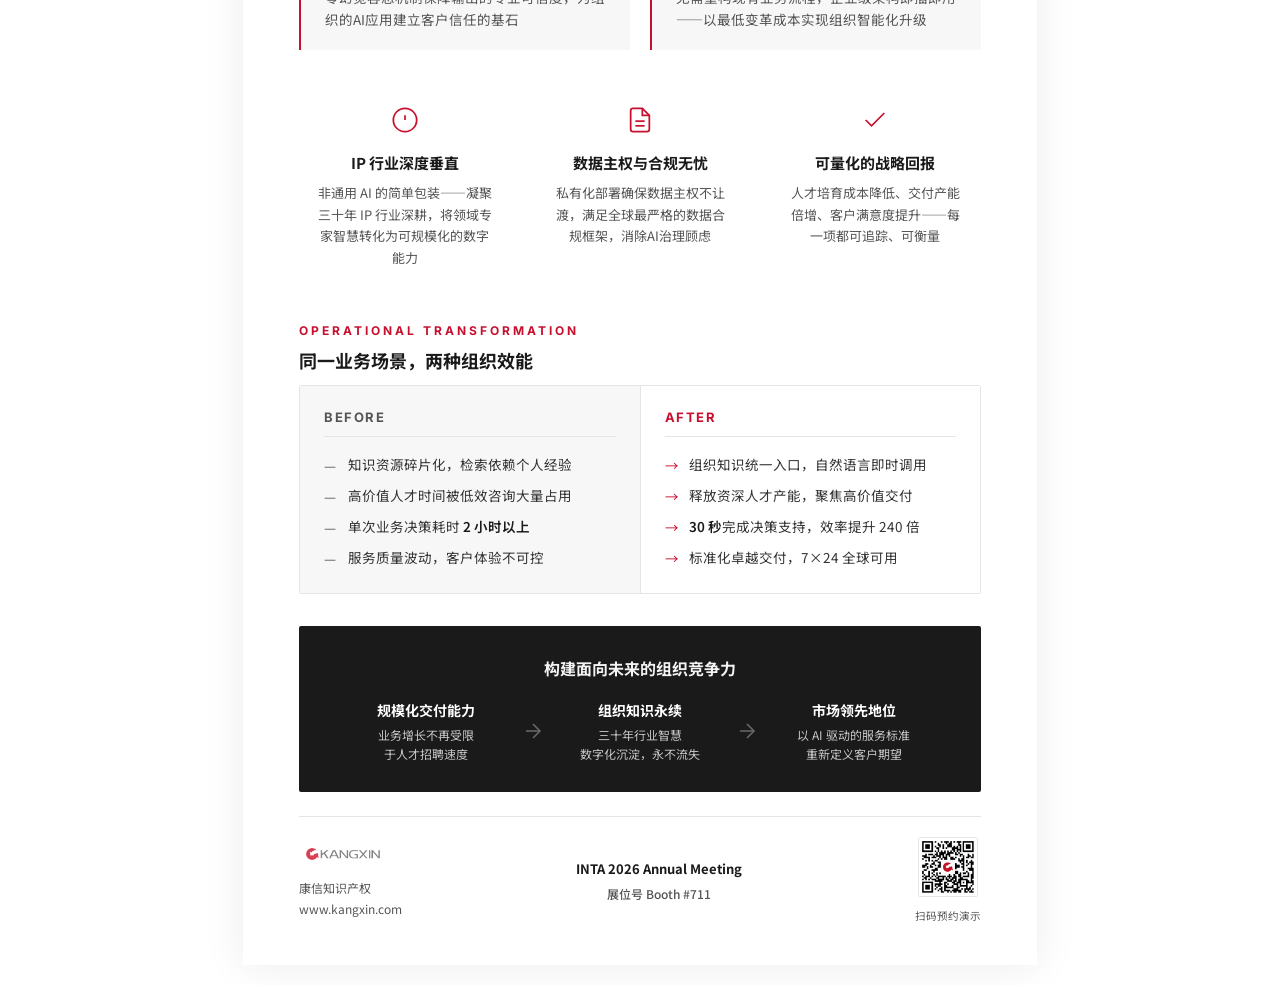
==== commit 2796f67f: "Update INTABrochure.html" ====
--- a/INTABrochure.html
+++ b/INTABrochure.html
@@ -914,7 +914,7 @@
     <!-- Footer -->
     <div class="footer">
       <div class="footer-left">
-        <img class="footer-logo" src="../康信Logo/康信Logo.png" alt="KANGXIN">
+        <img class="footer-logo" src="kx_logo.png" alt="KANGXIN">
         <div class="footer-info">
           <span class="cn">康信知识产权</span>
           <span class="en">Kangxin Partners, P.C.</span><br>
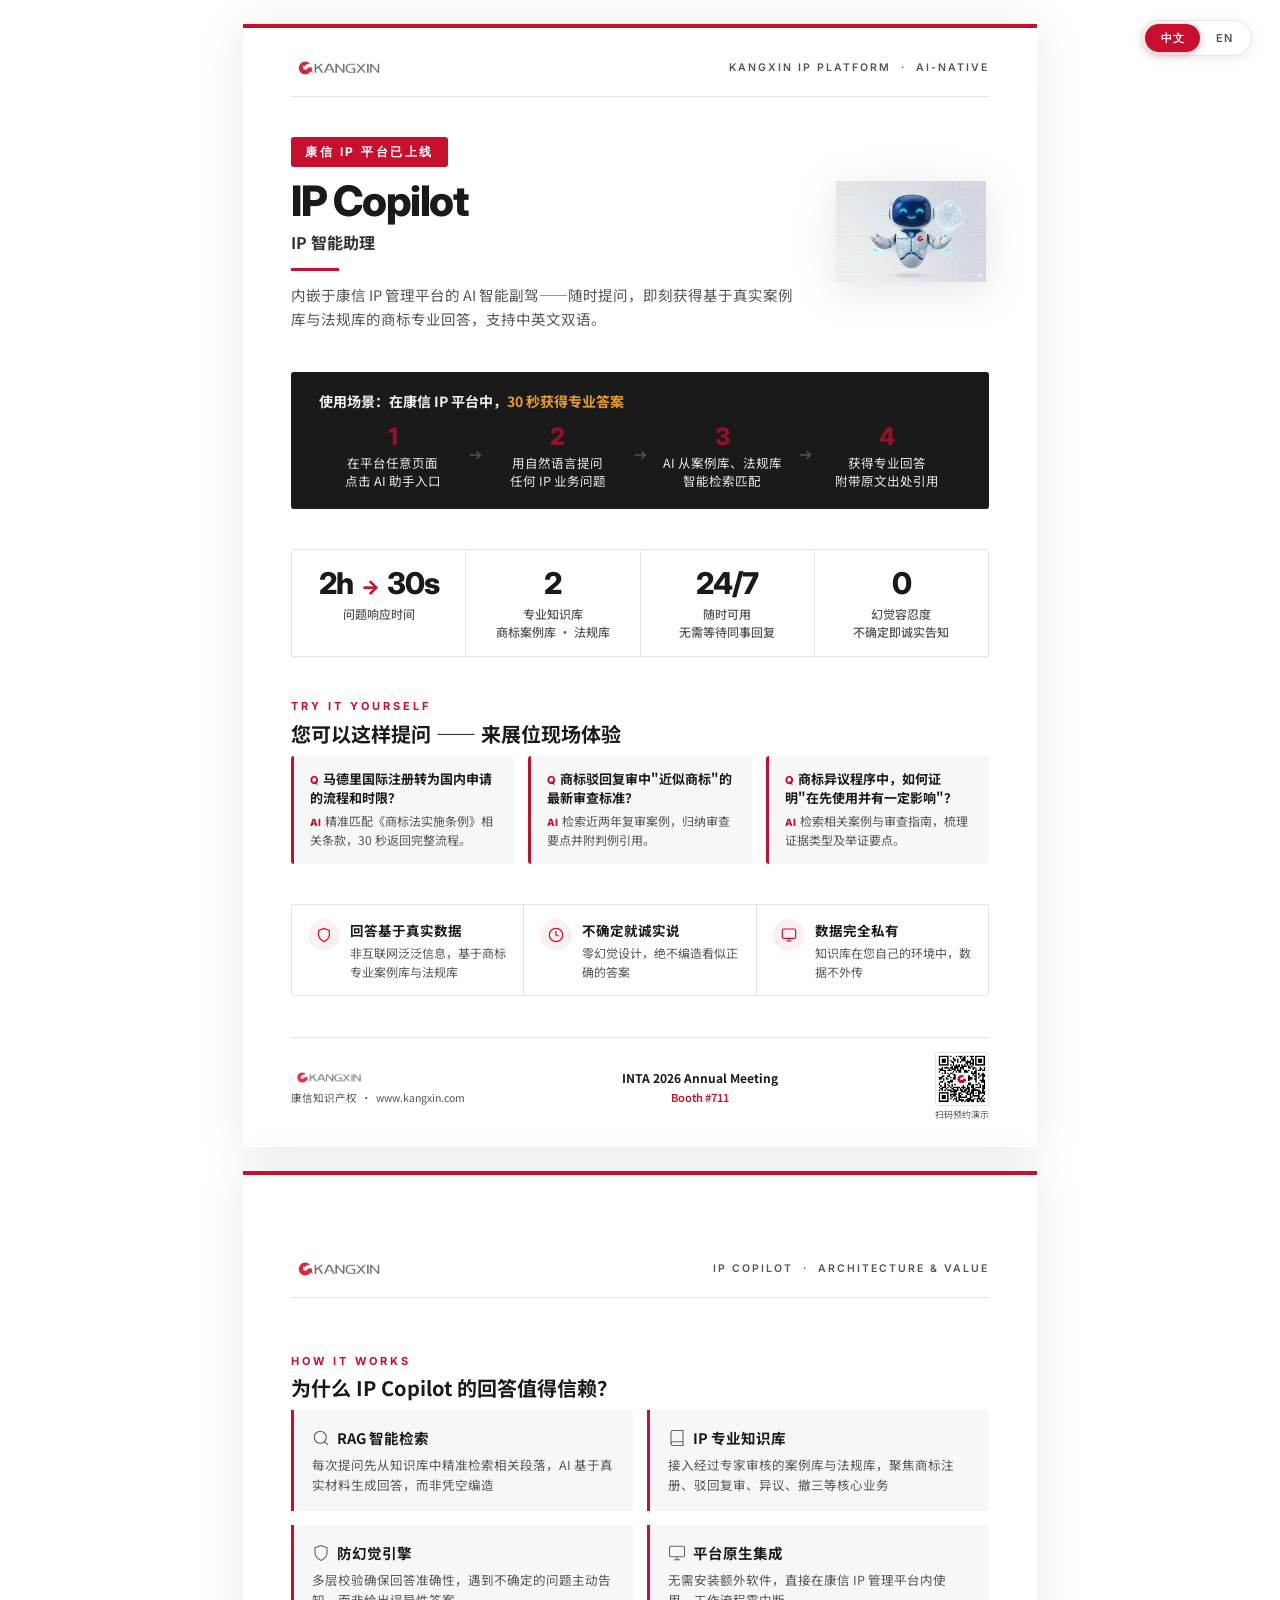
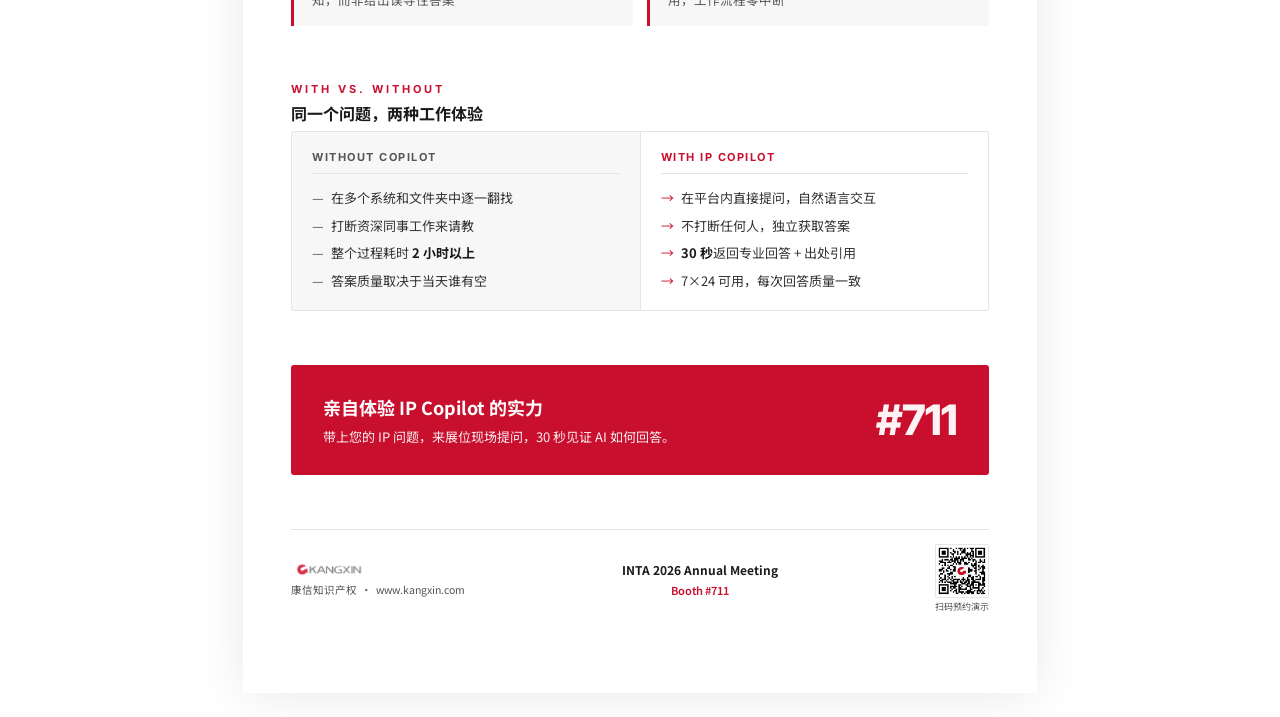
==== commit 3c7b57a8: "Add files via upload" ====
--- a/INTABrochure.html
+++ b/INTABrochure.html
@@ -3,556 +3,279 @@
 <head>
 <meta charset="UTF-8">
 <meta name="viewport" content="width=device-width, initial-scale=1.0">
-<title>KANGXIN | Intelligent Q&A Assistant</title>
+<title>KANGXIN IP Copilot</title>
 <style>
-  /* ============================================
-     KANGXIN VI SYSTEM
-     Primary Red: #C8102E
-     Dark Gray:   #333333
-     Mid Gray:    #777777
-     Light Gray:  #F7F7F7
-     White:       #FFFFFF
-     ============================================ */
-
-  @import url('https://fonts.googleapis.com/css2?family=Inter:wght@300;400;500;600;700&family=Noto+Sans+SC:wght@300;400;500;600;700&display=swap');
+  @import url('https://fonts.googleapis.com/css2?family=Inter:wght@300;400;500;600;700;800&family=Noto+Sans+SC:wght@300;400;500;600;700&display=swap');
 
   :root {
-    --kx-red: #C8102E;
-    --kx-red-light: #E8243F;
-    --kx-red-bg: rgba(200, 16, 46, 0.04);
-    --kx-dark: #1A1A1A;
-    --kx-text: #333333;
-    --kx-text-secondary: #555555;
-    --kx-border: #E5E5E5;
-    --kx-bg-light: #F7F7F7;
-    --kx-white: #FFFFFF;
-    --font-cn: 'Noto Sans SC', 'Microsoft YaHei', 'PingFang SC', sans-serif;
-    --font-en: 'Inter', 'Segoe UI', 'Helvetica Neue', Arial, sans-serif;
-    --transition: 0.4s cubic-bezier(0.4, 0, 0.2, 1);
-  }
-
-  @page {
-    size: A4;
-    margin: 0;
-  }
-
+    --red:    #C8102E;
+    --dark:   #1A1A1A;
+    --text:   #333333;
+    --text2:  #555555;
+    --border: #E5E5E5;
+    --bg:     #F7F7F7;
+    --fn-cn:  'Noto Sans SC','Microsoft YaHei','PingFang SC',sans-serif;
+    --fn-en:  'Inter','Segoe UI','Helvetica Neue',Arial,sans-serif;
+  }
+
+  @page { size: A4; margin: 0; }
   * { margin: 0; padding: 0; box-sizing: border-box; }
 
   body {
-    font-family: var(--font-cn);
-    color: var(--kx-text);
-    background: var(--kx-white);
+    font-family: var(--fn-cn);
+    color: var(--text);
+    background: #fff;
     -webkit-print-color-adjust: exact;
     print-color-adjust: exact;
-    font-size: 15px;
-    line-height: 1.75;
+    font-size: 14px;
+    line-height: 1.65;
     -webkit-font-smoothing: antialiased;
   }
-
-  body.lang-en {
-    font-family: var(--font-en);
-  }
-
-  /* ===== LANGUAGE TOGGLE ===== */
+  body.lang-en { font-family: var(--fn-en); }
+
+  /* ── BILINGUAL TOGGLE ── */
+  .cn { display: inline; } .en { display: none; }
+  div.cn, p.cn { display: block; } div.en, p.en { display: none; }
+  body.lang-en .cn { display: none !important; }
+  body.lang-en .en { display: inline !important; }
+  body.lang-en div.en, body.lang-en p.en { display: block !important; }
+
   .lang-toggle {
-    position: fixed;
-    top: 24px;
-    right: 32px;
-    z-index: 1000;
-    display: flex;
-    align-items: center;
-    gap: 0;
-    background: var(--kx-white);
-    border: 1px solid var(--kx-border);
-    border-radius: 24px;
-    padding: 3px;
-    box-shadow: 0 2px 12px rgba(0,0,0,0.08);
-    cursor: pointer;
-    user-select: none;
-  }
-  .lang-toggle .lang-btn {
-    padding: 6px 18px;
-    font-size: 12px;
-    font-weight: 600;
-    letter-spacing: 0.5px;
-    border-radius: 20px;
-    transition: all var(--transition);
-    color: var(--kx-text-secondary);
-    background: transparent;
-    font-family: var(--font-en);
-  }
-  .lang-toggle .lang-btn.active {
-    background: var(--kx-red);
-    color: var(--kx-white);
-    box-shadow: 0 2px 8px rgba(200, 16, 46, 0.3);
-  }
-
-  /* ===== BILINGUAL CONTENT ===== */
-  .cn { display: block; }
-  .en { display: none; }
-  body.lang-en .cn { display: none; }
-  body.lang-en .en { display: block; }
-  /* For inline elements */
-  span.cn, a.cn { display: inline; }
-  span.en, a.en { display: none; }
-  body.lang-en span.cn, body.lang-en a.cn { display: none; }
-  body.lang-en span.en, body.lang-en a.en { display: inline; }
-  /* For flex items */
-  .flex-cn { display: flex; }
-  .flex-en { display: none; }
-  body.lang-en .flex-cn { display: none; }
-  body.lang-en .flex-en { display: flex; }
-
-  /* ===== PAGE LAYOUT ===== */
+    position: fixed; top: 20px; right: 28px; z-index: 1000;
+    display: flex; gap: 0; background: #fff;
+    border: 1px solid var(--border); border-radius: 20px;
+    padding: 3px; box-shadow: 0 2px 12px rgba(0,0,0,0.08);
+    cursor: pointer; user-select: none;
+  }
+  .lang-toggle .lb {
+    padding: 5px 16px; font-size: 11px; font-weight: 600;
+    border-radius: 16px; font-family: var(--fn-en);
+    color: var(--text2); background: transparent;
+    transition: all .3s; letter-spacing: 0.5px;
+  }
+  .lang-toggle .lb.on {
+    background: var(--red); color: #fff;
+    box-shadow: 0 2px 8px rgba(200,16,46,0.3);
+  }
+
+  /* ── PAGE ── */
   .page {
-    width: 210mm;
-    min-height: 297mm;
-    margin: 0 auto;
-    position: relative;
-    overflow: hidden;
-    page-break-after: always;
-    background: var(--kx-white);
+    width: 210mm; height: 297mm;
+    position: relative; overflow: hidden;
+    page-break-after: always; background: #fff;
   }
   .page:last-child { page-break-after: auto; }
 
+  .page-accent {
+    position: absolute; top: 0; left: 0;
+    width: 100%; height: 4px; background: var(--red);
+  }
+
   .page-inner {
-    padding: 44px 56px 40px;
-    min-height: 297mm;
-    display: flex;
-    flex-direction: column;
-  }
-
-  /* ===== HEADER ===== */
+    position: absolute; top: 4px; left: 0; right: 0; bottom: 0;
+    padding: 28px 48px 24px;
+    display: flex; flex-direction: column;
+    justify-content: space-between;
+  }
+  .page-inner.p2 {
+    justify-content: space-evenly;
+  }
+
+  /* ── HEADER ── */
   .header {
-    display: flex;
-    justify-content: space-between;
-    align-items: center;
-    padding-bottom: 24px;
-    border-bottom: 1px solid var(--kx-border);
-    margin-bottom: 0;
-  }
-  .header .logo {
-    height: 28px;
-    opacity: 0.9;
-  }
-  .header .header-label {
-    font-size: 12px;
-    font-weight: 600;
-    letter-spacing: 2px;
-    text-transform: uppercase;
-    color: var(--kx-text-secondary);
-    font-family: var(--font-en);
-  }
-
-  /* ===== HERO SECTION ===== */
-  .hero {
-    display: flex;
-    align-items: center;
-    justify-content: space-between;
-    padding: 40px 0 24px;
-    flex: 1;
-  }
-  .hero-text {
-    flex: 1;
-    padding-right: 40px;
-  }
-  .hero-text .product-label {
-    display: inline-block;
-    font-size: 12px;
-    font-weight: 600;
-    letter-spacing: 3px;
-    text-transform: uppercase;
-    color: var(--kx-red);
-    margin-bottom: 16px;
-    font-family: var(--font-en);
+    display: flex; justify-content: space-between; align-items: center;
+    padding-bottom: 16px; border-bottom: 1px solid var(--border);
+  }
+  .header img { height: 24px; opacity: 0.9; }
+  .header .lbl {
+    font-family: var(--fn-en); font-size: 10.5px; font-weight: 600;
+    letter-spacing: 2px; text-transform: uppercase; color: var(--text2);
+  }
+
+  /* ── HERO ── */
+  .hero { display: flex; align-items: center; padding: 0; }
+  .hero-text { flex: 1; padding-right: 28px; }
+  .hero-tag {
+    font-family: var(--fn-en); font-size: 12px; font-weight: 700;
+    letter-spacing: 2.5px; text-transform: uppercase;
+    color: #fff; background: var(--red);
+    padding: 5px 14px; border-radius: 3px;
+    display: inline-block; margin-bottom: 12px;
   }
   .hero-text h1 {
-    font-size: 38px;
-    font-weight: 700;
-    line-height: 1.25;
-    color: var(--kx-dark);
-    margin-bottom: 16px;
-    letter-spacing: -0.5px;
-  }
-  body.lang-en .hero-text h1 {
-    font-size: 34px;
-    line-height: 1.2;
-  }
-  .hero-text .subtitle {
-    font-size: 17px;
-    font-weight: 400;
-    color: var(--kx-text-secondary);
-    line-height: 1.75;
-    margin-bottom: 32px;
-  }
-  .hero-visual {
-    flex: 0 0 200px;
-    display: flex;
-    align-items: center;
-    justify-content: center;
-  }
-  .hero-visual img {
-    width: 200px;
-    height: auto;
-    filter: drop-shadow(0 8px 24px rgba(0,0,0,0.1));
-  }
-
-  /* ===== DIVIDER LINE ===== */
-  .divider {
-    width: 48px;
-    height: 2px;
-    background: var(--kx-red);
-    margin: 4px 0 28px;
-  }
-
-  /* ===== METRIC STRIP ===== */
-  .metric-strip {
-    display: flex;
-    gap: 0;
-    border-top: 1px solid var(--kx-border);
-    border-bottom: 1px solid var(--kx-border);
-    margin: 0;
-  }
-  .metric-item {
-    flex: 1;
-    padding: 24px 20px;
-    text-align: center;
-    border-right: 1px solid var(--kx-border);
-  }
-  .metric-item:last-child { border-right: none; }
-  .metric-item .metric-value {
-    font-size: 30px;
-    font-weight: 700;
-    color: var(--kx-dark);
-    font-family: var(--font-en);
-    letter-spacing: -1px;
-    line-height: 1.2;
-  }
-  .metric-item .metric-value .metric-arrow {
-    color: var(--kx-red);
-    font-size: 20px;
-    margin: 0 4px;
-  }
-  .metric-item .metric-label {
-    font-size: 12.5px;
-    color: var(--kx-text-secondary);
-    margin-top: 6px;
-    font-weight: 500;
-    line-height: 1.5;
-  }
-
-  /* ===== PAIN POINTS ===== */
-  .section-label {
-    font-size: 12px;
-    font-weight: 700;
-    letter-spacing: 3px;
-    text-transform: uppercase;
-    color: var(--kx-red);
-    margin-bottom: 8px;
-    font-family: var(--font-en);
-  }
-  .section-title {
-    font-size: 26px;
-    font-weight: 700;
-    color: var(--kx-dark);
-    margin-bottom: 8px;
-    line-height: 1.3;
-  }
-  .section-desc {
-    font-size: 15px;
-    color: var(--kx-text-secondary);
-    margin-bottom: 28px;
-    max-width: 560px;
-  }
-
-  .pain-grid {
-    display: flex;
-    gap: 24px;
-    margin-bottom: 0;
-  }
-  .pain-card {
-    flex: 1;
-    padding: 24px;
-    border: 1px solid var(--kx-border);
-    border-radius: 2px;
-    transition: all var(--transition);
-  }
-  .pain-card .pain-num {
-    font-size: 36px;
-    font-weight: 200;
-    color: var(--kx-red);
-    opacity: 0.5;
-    font-family: var(--font-en);
-    line-height: 1;
-    margin-bottom: 12px;
-  }
-  .pain-card h4 {
-    font-size: 16px;
-    font-weight: 700;
-    color: var(--kx-dark);
-    margin-bottom: 8px;
-  }
-  .pain-card p {
-    font-size: 14px;
-    color: var(--kx-text-secondary);
-    line-height: 1.7;
-  }
-
-  /* ===== PAGE 2 - TECHNOLOGY ===== */
-  .tech-grid {
-    display: grid;
-    grid-template-columns: 1fr 1fr;
-    gap: 20px;
-    margin-bottom: 32px;
-  }
+    font-family: var(--fn-en); font-size: 42px; font-weight: 800;
+    line-height: 1.05; color: var(--dark); letter-spacing: -1.5px; margin-bottom: 6px;
+  }
+  .hero-text .h1-sub {
+    font-size: 16px; font-weight: 700;
+    color: var(--text); letter-spacing: 0; margin-bottom: 12px;
+  }
+  .hdiv { width: 48px; height: 3px; background: var(--red); margin-bottom: 12px; }
+  .hero-sub { font-size: 14.5px; color: var(--text2); line-height: 1.7; }
+  .hero-img { flex: 0 0 155px; text-align: center; }
+  .hero-img img { width: 150px; filter: drop-shadow(0 8px 20px rgba(0,0,0,0.1)); }
+
+  /* ── SCENE BANNER ── */
+  .scene-banner {
+    background: var(--dark); color: #fff;
+    padding: 18px 28px; border-radius: 3px;
+  }
+  .scene-banner .sc-title {
+    font-size: 14px; font-weight: 700; margin-bottom: 12px; opacity: 0.95;
+  }
+  .scene-banner .sc-title em { font-style: normal; color: #F5A623; }
+  .scene-steps { display: flex; align-items: center; }
+  .sc-step { flex: 1; text-align: center; padding: 0 8px; }
+  .sc-step .num {
+    font-family: var(--fn-en); font-size: 24px; font-weight: 800;
+    color: var(--red); opacity: 0.7; line-height: 1;
+  }
+  .sc-step .txt { font-size: 12.5px; opacity: 0.9; line-height: 1.45; margin-top: 5px; }
+  .sc-arrow { flex-shrink: 0; opacity: 0.25; }
+  .sc-arrow svg { width: 18px; height: 18px; stroke: #fff; fill: none; stroke-width: 2; }
+
+  /* ── METRICS ── */
+  .metrics {
+    display: flex; border: 1px solid var(--border);
+    border-radius: 2px; overflow: hidden;
+  }
+  .m-item {
+    flex: 1; padding: 16px 10px; text-align: center;
+    border-right: 1px solid var(--border);
+  }
+  .m-item:last-child { border-right: none; }
+  .m-val {
+    font-family: var(--fn-en); font-size: 30px; font-weight: 800;
+    color: var(--dark); letter-spacing: -1px; line-height: 1.15;
+  }
+  .m-val .arr { color: var(--red); font-size: 20px; margin: 0 3px; }
+  .m-lbl { font-size: 12px; color: var(--text2); font-weight: 500; margin-top: 5px; line-height: 1.45; }
+
+  /* ── USE CASE CARDS ── */
+  .s-label {
+    font-family: var(--fn-en); font-size: 11px; font-weight: 700;
+    letter-spacing: 3px; text-transform: uppercase;
+    color: var(--red); margin-bottom: 5px;
+  }
+  .s-title {
+    font-size: 20px; font-weight: 700; color: var(--dark);
+    line-height: 1.25; margin-bottom: 10px;
+  }
+
+  .use-grid { display: flex; gap: 14px; }
+  .use-card {
+    flex: 1; padding: 14px 16px; border-radius: 3px;
+    background: var(--bg); border-left: 3px solid var(--red);
+  }
+  .use-card .uc-q {
+    font-size: 13px; font-weight: 700; color: var(--dark);
+    margin-bottom: 5px; line-height: 1.45;
+  }
+  .use-card .uc-q::before {
+    content: 'Q '; font-family: var(--fn-en); color: var(--red);
+    font-weight: 800; font-size: 11px; margin-right: 2px;
+  }
+  .use-card .uc-a {
+    font-size: 12px; color: var(--text2); line-height: 1.55;
+  }
+  .use-card .uc-a::before {
+    content: 'AI '; font-family: var(--fn-en); color: var(--red);
+    font-weight: 800; font-size: 10px; margin-right: 2px;
+  }
+
+  /* ── DIFF ROW ── */
+  .diff-row {
+    display: flex; gap: 0; border: 1px solid var(--border);
+    border-radius: 2px; overflow: hidden;
+  }
+  .diff-item {
+    flex: 1; padding: 14px 16px; border-right: 1px solid var(--border);
+    display: flex; align-items: flex-start; gap: 10px;
+  }
+  .diff-item:last-child { border-right: none; }
+  .diff-icon {
+    flex-shrink: 0; width: 32px; height: 32px;
+    background: rgba(200,16,46,0.06); border-radius: 50%;
+    display: flex; align-items: center; justify-content: center;
+  }
+  .diff-icon svg { width: 16px; height: 16px; stroke: var(--red); fill: none; stroke-width: 1.8; }
+  .diff-body h4 { font-size: 13.5px; font-weight: 700; color: var(--dark); margin-bottom: 3px; }
+  .diff-body p { font-size: 12px; color: var(--text2); line-height: 1.55; }
+
+  /* ── TECH GRID ── */
+  .tech-grid { display: grid; grid-template-columns: 1fr 1fr; gap: 14px; }
   .tech-item {
-    padding: 20px 24px;
-    border-left: 2px solid var(--kx-red);
-    background: var(--kx-bg-light);
+    padding: 16px 18px; border-left: 3px solid var(--red);
+    background: var(--bg); border-radius: 0 2px 2px 0;
   }
   .tech-item h4 {
-    font-size: 15px;
-    font-weight: 700;
-    color: var(--kx-dark);
-    margin-bottom: 6px;
-    display: flex;
-    align-items: center;
-    gap: 8px;
-  }
-  .tech-item h4 .tech-icon {
-    width: 20px;
-    height: 20px;
-    opacity: 0.7;
-  }
-  .tech-item p {
-    font-size: 13.5px;
-    color: var(--kx-text-secondary);
-    line-height: 1.65;
-  }
-
-  /* ===== DIFFERENTIATORS ===== */
-  .diff-row {
-    display: flex;
-    gap: 24px;
-    margin-bottom: 32px;
-  }
-  .diff-item {
-    flex: 1;
-    text-align: center;
-    padding: 20px 16px;
-  }
-  .diff-item .diff-icon {
-    width: 36px;
-    height: 36px;
-    margin: 0 auto 12px;
-    display: flex;
-    align-items: center;
-    justify-content: center;
-  }
-  .diff-item .diff-icon svg {
-    width: 28px;
-    height: 28px;
-    stroke: var(--kx-red);
-    fill: none;
-    stroke-width: 1.5;
-  }
-  .diff-item h4 {
-    font-size: 15px;
-    font-weight: 700;
-    color: var(--kx-dark);
-    margin-bottom: 6px;
-  }
-  .diff-item p {
-    font-size: 13px;
-    color: var(--kx-text-secondary);
-    line-height: 1.65;
-  }
-
-  /* ===== COMPARISON ===== */
+    font-size: 14.5px; font-weight: 700; color: var(--dark);
+    margin-bottom: 5px; display: flex; align-items: center; gap: 7px;
+  }
+  .tech-item h4 svg { width: 18px; height: 18px; opacity: 0.65; }
+  .tech-item p { font-size: 12.5px; color: var(--text2); line-height: 1.6; }
+
+  /* ── COMPARISON ── */
   .comparison {
-    display: flex;
-    border: 1px solid var(--kx-border);
-    border-radius: 2px;
-    overflow: hidden;
-    margin-bottom: 32px;
-  }
-  .compare-side {
-    flex: 1;
-    padding: 20px 24px;
-  }
-  .compare-side.before {
-    background: var(--kx-bg-light);
-    border-right: 1px solid var(--kx-border);
-  }
-  .compare-side.after {
-    background: var(--kx-white);
-  }
-  .compare-side h4 {
-    font-size: 13px;
-    font-weight: 700;
-    text-transform: uppercase;
-    letter-spacing: 1.5px;
-    margin-bottom: 12px;
-    padding-bottom: 8px;
-    border-bottom: 1px solid var(--kx-border);
-    font-family: var(--font-en);
-  }
-  .compare-side.before h4 { color: var(--kx-text-secondary); }
-  .compare-side.after h4 { color: var(--kx-red); }
-  .compare-side ul {
-    list-style: none;
-    padding: 0;
-  }
-  .compare-side li {
-    font-size: 13.5px;
-    padding: 5px 0;
-    color: var(--kx-text);
-    display: flex;
-    align-items: flex-start;
-    gap: 8px;
-    line-height: 1.55;
-  }
-  .compare-side li .li-icon {
-    flex-shrink: 0;
-    width: 16px;
-    height: 16px;
-    margin-top: 1px;
-  }
-  .compare-side.before li .li-icon { color: var(--kx-text-secondary); }
-  .compare-side.after li .li-icon { color: var(--kx-red); }
-  .compare-side li strong {
-    color: var(--kx-dark);
-    font-weight: 600;
-  }
-
-  /* ===== VISION ===== */
-  .vision-bar {
-    background: var(--kx-dark);
-    color: var(--kx-white);
-    padding: 28px 32px;
-    border-radius: 2px;
-    margin-bottom: 24px;
-  }
-  .vision-bar .vision-title {
-    font-size: 16px;
-    font-weight: 700;
-    margin-bottom: 16px;
-    opacity: 0.95;
-    text-align: center;
-  }
-  .vision-steps {
-    display: flex;
-    align-items: center;
-    justify-content: center;
-    gap: 0;
-  }
-  .vision-step {
-    flex: 1;
-    text-align: center;
-    padding: 0 12px;
-  }
-  .vision-step .step-label {
-    font-size: 14px;
-    font-weight: 700;
-    margin-bottom: 4px;
-    color: var(--kx-white);
-  }
-  .vision-step .step-desc {
-    font-size: 12px;
-    opacity: 0.75;
-    line-height: 1.55;
-  }
-  .vision-arrow {
-    flex-shrink: 0;
-    width: 24px;
-    height: 24px;
-    opacity: 0.35;
-  }
-  .vision-arrow svg {
-    width: 24px;
-    height: 24px;
-    stroke: var(--kx-white);
-    fill: none;
-    stroke-width: 1.5;
-  }
-
-  /* ===== FOOTER ===== */
+    display: flex; border: 1px solid var(--border);
+    border-radius: 2px; overflow: hidden;
+  }
+  .cmp { flex: 1; padding: 16px 20px; }
+  .cmp.before { background: var(--bg); border-right: 1px solid var(--border); }
+  .cmp h4 {
+    font-family: var(--fn-en); font-size: 11px; font-weight: 700;
+    text-transform: uppercase; letter-spacing: 1.5px;
+    margin-bottom: 10px; padding-bottom: 7px;
+    border-bottom: 1px solid var(--border);
+  }
+  .cmp.before h4 { color: var(--text2); }
+  .cmp.after h4 { color: var(--red); }
+  .cmp ul { list-style: none; }
+  .cmp li {
+    font-size: 13px; padding: 4px 0;
+    display: flex; gap: 7px; line-height: 1.5; color: var(--text);
+  }
+  .cmp li .ic { flex-shrink: 0; }
+  .cmp.before .ic { color: var(--text2); }
+  .cmp.after .ic { color: var(--red); }
+  .cmp li strong { color: var(--dark); font-weight: 700; }
+
+  /* ── CTA BAR ── */
+  .cta-bar {
+    background: var(--red); color: #fff;
+    padding: 20px 32px; border-radius: 3px;
+    display: flex; align-items: center; justify-content: space-between;
+  }
+  .cta-bar .cta-text h3 { font-size: 18px; font-weight: 700; margin-bottom: 4px; }
+  .cta-bar .cta-text p { font-size: 13px; opacity: 0.92; }
+  .cta-bar .cta-booth {
+    font-family: var(--fn-en); font-size: 42px; font-weight: 800;
+    letter-spacing: -1px; opacity: 0.95;
+  }
+
+  /* ── FOOTER ── */
   .footer {
-    display: flex;
-    align-items: center;
-    justify-content: space-between;
-    padding-top: 20px;
-    border-top: 1px solid var(--kx-border);
-    margin-top: auto;
-  }
-  .footer .footer-left {}
-  .footer .footer-logo { height: 22px; opacity: 0.8; margin-bottom: 6px; }
-  .footer .footer-info {
-    font-size: 12px;
-    color: var(--kx-text-secondary);
-    line-height: 1.7;
-  }
-  .footer .footer-center {
-    text-align: center;
-  }
-  .footer .footer-center .event-name {
-    font-size: 13px;
-    font-weight: 700;
-    color: var(--kx-dark);
-    margin-bottom: 2px;
-  }
-  .footer .footer-center .event-detail {
-    font-size: 12px;
-    color: var(--kx-text-secondary);
-    font-weight: 500;
-  }
-  .footer .footer-right {
-    display: flex;
-    align-items: center;
-    gap: 12px;
-  }
-  .footer .qr-wrap {
-    text-align: center;
-  }
-  .footer .qr-wrap img {
-    width: 60px;
-    height: 60px;
-    border: 1px solid var(--kx-border);
-    border-radius: 2px;
-  }
-  .footer .qr-label {
-    font-size: 10.5px;
-    color: var(--kx-text-secondary);
-    margin-top: 3px;
-  }
-
-  /* ===== ACCENT LINE ===== */
-  .page-accent {
-    position: absolute;
-    top: 0;
-    left: 0;
-    width: 100%;
-    height: 3px;
-    background: var(--kx-red);
-  }
-
-  /* ===== PRINT ===== */
+    display: flex; align-items: center; justify-content: space-between;
+    padding-top: 14px; border-top: 1px solid var(--border);
+  }
+  .footer .f-logo { height: 19px; opacity: 0.85; margin-bottom: 3px; display: block; }
+  .footer .f-info { font-size: 10.5px; color: var(--text2); line-height: 1.55; }
+  .footer .f-center { text-align: center; }
+  .footer .f-event { font-size: 12px; font-weight: 700; color: var(--dark); }
+  .footer .f-booth { font-size: 11px; color: var(--red); font-weight: 600; margin-top: 1px; }
+  .footer .qr img {
+    width: 54px; height: 54px;
+    border: 1px solid var(--border); border-radius: 2px; display: block;
+  }
+  .footer .qr-lbl { font-size: 9px; color: var(--text2); margin-top: 2px; text-align: center; }
+
+  /* ── PRINT ── */
   @media print {
-    body { -webkit-print-color-adjust: exact; print-color-adjust: exact; }
-    .lang-toggle { display: none; }
-    .page { box-shadow: none; border: none; }
-  }
-
+    .lang-toggle { display: none !important; }
+    .page { box-shadow: none; }
+  }
   @media screen {
-    .page {
-      margin: 20px auto;
-      box-shadow: 0 1px 40px rgba(0,0,0,0.08);
-    }
-  }
-
-  /* ===== SMOOTH TRANSITION ===== */
-  .cn, .en, .flex-cn, .flex-en {
-    transition: opacity 0.3s ease;
+    .page { margin: 24px auto; box-shadow: 0 2px 48px rgba(0,0,0,0.09); }
   }
 </style>
 </head>
@@ -560,116 +283,208 @@
 
 <!-- Language Toggle -->
 <div class="lang-toggle" onclick="toggleLang()">
-  <div class="lang-btn active" id="btn-cn">中文</div>
-  <div class="lang-btn" id="btn-en">EN</div>
+  <div class="lb on" id="btn-cn">中文</div>
+  <div class="lb" id="btn-en">EN</div>
 </div>
 
-<!-- ====================== PAGE 1: FRONT ====================== -->
+<!-- ================================================================ PAGE 1 -->
 <div class="page">
   <div class="page-accent"></div>
   <div class="page-inner">
 
     <!-- Header -->
     <div class="header">
-      <img class="logo" src="kx_logo.png" alt="KANGXIN">
-      <div class="header-label">
-        <span class="cn">产品概览</span>
-        <span class="en">Product Overview</span>
-      </div>
+      <img src="kx_logo.png" alt="KANGXIN">
+      <div class="lbl">Kangxin IP Platform &nbsp;&middot;&nbsp; AI-Native</div>
     </div>
 
     <!-- Hero -->
     <div class="hero">
       <div class="hero-text">
-        <div class="product-label">STRATEGIC AI FOR IP LEADERS</div>
-        <h1>
-          <span class="cn">智能问答助手</span>
-          <span class="en">Intelligent Q&amp;A<br>Assistant</span>
-        </h1>
-        <div class="divider"></div>
-        <div class="subtitle">
-          <span class="cn">将组织知识转化为可规模化的战略资产——<br>赋能每一位团队成员，以统一的卓越标准交付专业服务。</span>
-          <span class="en">Transform institutional knowledge into a scalable strategic asset —<br>empower every team member to deliver excellence at a consistent standard.</span>
-        </div>
-      </div>
-      <div class="hero-visual">
-        <img src="kx_robot.png" alt="AI Assistant">
+        <div class="hero-tag">
+          <span class="cn">康信 IP 平台已上线</span>
+          <span class="en">Now Available on Kangxin IP Platform</span>
+        </div>
+        <h1>IP Copilot</h1>
+        <div class="h1-sub">
+          <span class="cn">IP 智能助理</span>
+          <span class="en">Your AI-Powered IP Knowledge Partner</span>
+        </div>
+        <div class="hdiv"></div>
+        <div class="hero-sub">
+          <span class="cn">内嵌于康信 IP 管理平台的 AI 智能副驾——随时提问，即刻获得基于真实案例库与法规库的商标专业回答，支持中英文双语。</span>
+          <span class="en">An AI copilot embedded natively in Kangxin's IP management platform — ask any trademark question in Chinese or English, get a professional answer grounded in real case law &amp; regulations.</span>
+        </div>
+      </div>
+      <div class="hero-img">
+        <img src="kx_robot.png" alt="IP Copilot">
+      </div>
+    </div>
+
+    <!-- Scene: 4-step flow -->
+    <div class="scene-banner">
+      <div class="sc-title">
+        <span class="cn">使用场景：在康信 IP 平台中，<em>30 秒获得专业答案</em></span>
+        <span class="en">How it works: <em>Professional answers in 30 seconds</em></span>
+      </div>
+      <div class="scene-steps">
+        <div class="sc-step">
+          <div class="num">1</div>
+          <div class="txt">
+            <span class="cn">在平台任意页面<br>点击 AI 助手入口</span>
+            <span class="en">Click the AI assistant<br>on any platform page</span>
+          </div>
+        </div>
+        <div class="sc-arrow"><svg viewBox="0 0 24 24"><line x1="5" y1="12" x2="19" y2="12"/><polyline points="14 7 19 12 14 17"/></svg></div>
+        <div class="sc-step">
+          <div class="num">2</div>
+          <div class="txt">
+            <span class="cn">用自然语言提问<br>任何 IP 业务问题</span>
+            <span class="en">Ask any IP question<br>in natural language</span>
+          </div>
+        </div>
+        <div class="sc-arrow"><svg viewBox="0 0 24 24"><line x1="5" y1="12" x2="19" y2="12"/><polyline points="14 7 19 12 14 17"/></svg></div>
+        <div class="sc-step">
+          <div class="num">3</div>
+          <div class="txt">
+            <span class="cn">AI 从案例库、法规库<br>智能检索匹配</span>
+            <span class="en">AI retrieves from<br>case law &amp; regulations</span>
+          </div>
+        </div>
+        <div class="sc-arrow"><svg viewBox="0 0 24 24"><line x1="5" y1="12" x2="19" y2="12"/><polyline points="14 7 19 12 14 17"/></svg></div>
+        <div class="sc-step">
+          <div class="num">4</div>
+          <div class="txt">
+            <span class="cn">获得专业回答<br>附带原文出处引用</span>
+            <span class="en">Get a cited answer<br>with source references</span>
+          </div>
+        </div>
       </div>
     </div>
 
     <!-- Metrics -->
-    <div class="metric-strip">
-      <div class="metric-item">
-        <div class="metric-value">2h <span class="metric-arrow">→</span> 30s</div>
-        <div class="metric-label">
-          <span class="cn">决策响应速度</span>
-          <span class="en">Decision Response Speed</span>
-        </div>
-      </div>
-      <div class="metric-item">
-        <div class="metric-value">2</div>
-        <div class="metric-label">
-          <span class="cn">核心知识资产库<br>案例库 · 法规库</span>
-          <span class="en">Strategic Knowledge Assets<br>Case Law · Regulations</span>
-        </div>
-      </div>
-      <div class="metric-item">
-        <div class="metric-value">24/7</div>
-        <div class="metric-label">
-          <span class="cn">全球化服务就绪</span>
-          <span class="en">Global Service Readiness</span>
-        </div>
-      </div>
-      <div class="metric-item">
-        <div class="metric-value">0</div>
-        <div class="metric-label">
-          <span class="cn">幻觉容忍度<br>不确定即告知</span>
+    <div class="metrics">
+      <div class="m-item">
+        <div class="m-val">2h <span class="arr">&rarr;</span> 30s</div>
+        <div class="m-lbl">
+          <span class="cn">问题响应时间</span>
+          <span class="en">Response Time</span>
+        </div>
+      </div>
+      <div class="m-item">
+        <div class="m-val">2</div>
+        <div class="m-lbl">
+          <span class="cn">专业知识库<br>商标案例库 &middot; 法规库</span>
+          <span class="en">Knowledge Bases<br>TM Case Law &middot; Regulations</span>
+        </div>
+      </div>
+      <div class="m-item">
+        <div class="m-val">24/7</div>
+        <div class="m-lbl">
+          <span class="cn">随时可用<br>无需等待同事回复</span>
+          <span class="en">Always Available<br>No Waiting on Colleagues</span>
+        </div>
+      </div>
+      <div class="m-item">
+        <div class="m-val">0</div>
+        <div class="m-lbl">
+          <span class="cn">幻觉容忍度<br>不确定即诚实告知</span>
           <span class="en">Hallucination Tolerance<br>Honest When Uncertain</span>
         </div>
       </div>
     </div>
 
-    <!-- Pain Points -->
-    <div style="padding-top: 28px; flex: 1; display: flex; flex-direction: column; justify-content: center;">
-      <div class="section-label">STRATEGIC IMPERATIVES</div>
-      <div class="section-title">
-        <span class="cn">知识密集型组织面临的三大战略挑战</span>
-        <span class="en">Three Strategic Challenges for Knowledge-Intensive Organizations</span>
-      </div>
-      <div style="height: 20px;"></div>
-      <div class="pain-grid">
-        <div class="pain-card">
-          <div class="pain-num">01</div>
-          <h4>
-            <span class="cn">知识资产碎片化</span>
-            <span class="en">Fragmented Knowledge Capital</span>
-          </h4>
-          <p>
-            <span class="cn">组织的核心知识资产分散于多个系统，无法被系统性地复用，制约了业务规模化增长的可能性。</span>
-            <span class="en">Core intellectual capital is siloed across systems, cannot be systematically leveraged, limiting scalable growth potential.</span>
-          </p>
-        </div>
-        <div class="pain-card">
-          <div class="pain-num">02</div>
-          <h4>
-            <span class="cn">交付效率的天花板</span>
-            <span class="en">Delivery Capacity Ceiling</span>
-          </h4>
-          <p>
-            <span class="cn">专业服务的交付能力受限于人均知识检索效率，拖慢了高价值业务的响应速度与客户体验。</span>
-            <span class="en">Service delivery capacity is bottlenecked by per-person retrieval efficiency, slowing high-value client responsiveness.</span>
-          </p>
-        </div>
-        <div class="pain-card">
-          <div class="pain-num">03</div>
-          <h4>
-            <span class="cn">组织韧性缺口</span>
-            <span class="en">Organizational Resilience Gap</span>
-          </h4>
-          <p>
-            <span class="cn">关键知识高度依赖少数个人，组织的业务连续性和人才梯队建设面临结构性风险。</span>
-            <span class="en">Critical knowledge depends on key individuals, creating structural risk to business continuity and talent pipeline.</span>
-          </p>
+    <!-- Try It -->
+    <div>
+      <div class="s-label">Try It Yourself</div>
+      <div class="s-title">
+        <span class="cn">您可以这样提问 —— 来展位现场体验</span>
+        <span class="en">Questions you can ask — see results live at our booth</span>
+      </div>
+      <div class="use-grid">
+        <div class="use-card">
+          <div class="uc-q">
+            <span class="cn">马德里国际注册转为国内申请的流程和时限？</span>
+            <span class="en">Procedure &amp; timeline for converting a Madrid registration to a national application?</span>
+          </div>
+          <div class="uc-a">
+            <span class="cn">精准匹配《商标法实施条例》相关条款，30 秒返回完整流程。</span>
+            <span class="en">Pinpoints relevant regulation clauses, returns the full process in 30 seconds.</span>
+          </div>
+        </div>
+        <div class="use-card">
+          <div class="uc-q">
+            <span class="cn">商标驳回复审中"近似商标"的最新审查标准？</span>
+            <span class="en">Latest examination standards for "similar trademarks" in rejection reviews?</span>
+          </div>
+          <div class="uc-a">
+            <span class="cn">检索近两年复审案例，归纳审查要点并附判例引用。</span>
+            <span class="en">Searches recent review cases, summarizes criteria with case citations.</span>
+          </div>
+        </div>
+        <div class="use-card">
+          <div class="uc-q">
+            <span class="cn">商标异议程序中，如何证明"在先使用并有一定影响"？</span>
+            <span class="en">How to prove "prior use with certain influence" in trademark opposition?</span>
+          </div>
+          <div class="uc-a">
+            <span class="cn">检索相关案例与审查指南，梳理证据类型及举证要点。</span>
+            <span class="en">Retrieves relevant cases &amp; guidelines, outlines evidence types &amp; key points.</span>
+          </div>
+        </div>
+      </div>
+    </div>
+
+    <!-- Differentiators -->
+    <div class="diff-row">
+      <div class="diff-item">
+        <div class="diff-icon">
+          <svg viewBox="0 0 24 24"><path d="M12 22s8-4 8-10V5l-8-3-8 3v7c0 6 8 10 8 10z"/></svg>
+        </div>
+        <div class="diff-body">
+          <h4><span class="cn">回答基于真实数据</span><span class="en">Grounded in Real Data</span></h4>
+          <p><span class="cn">非互联网泛泛信息，基于商标专业案例库与法规库</span><span class="en">Not generic internet info — from verified trademark case law &amp; regulations</span></p>
+        </div>
+      </div>
+      <div class="diff-item">
+        <div class="diff-icon">
+          <svg viewBox="0 0 24 24"><circle cx="12" cy="12" r="10"/><polyline points="12 6 12 12 16 14"/></svg>
+        </div>
+        <div class="diff-body">
+          <h4><span class="cn">不确定就诚实说</span><span class="en">Honest When Unsure</span></h4>
+          <p><span class="cn">零幻觉设计，绝不编造看似正确的答案</span><span class="en">Zero hallucination design — never fabricates answers</span></p>
+        </div>
+      </div>
+      <div class="diff-item">
+        <div class="diff-icon">
+          <svg viewBox="0 0 24 24"><rect x="2" y="3" width="20" height="14" rx="2"/><line x1="8" y1="21" x2="16" y2="21"/><line x1="12" y1="17" x2="12" y2="21"/></svg>
+        </div>
+        <div class="diff-body">
+          <h4><span class="cn">数据完全私有</span><span class="en">Fully Private</span></h4>
+          <p><span class="cn">知识库在您自己的环境中，数据不外传</span><span class="en">Knowledge stays in your environment — no data leaves</span></p>
+        </div>
+      </div>
+    </div>
+
+    <!-- Footer -->
+    <div class="footer">
+      <div>
+        <img class="f-logo" src="kx_logo.png" alt="KANGXIN">
+        <div class="f-info">
+          <span class="cn">康信知识产权</span>
+          <span class="en">Kangxin Partners, P.C.</span>
+          &nbsp;&middot;&nbsp; www.kangxin.com
+        </div>
+      </div>
+      <div class="f-center">
+        <div class="f-event">INTA 2026 Annual Meeting</div>
+        <div class="f-booth">Booth #711</div>
+      </div>
+      <div>
+        <div class="qr"><img src="kx_qr.png" alt="QR"></div>
+        <div class="qr-lbl">
+          <span class="cn">扫码预约演示</span>
+          <span class="en">Book a Demo</span>
         </div>
       </div>
     </div>
@@ -677,264 +492,136 @@
   </div>
 </div>
 
-<!-- ====================== PAGE 2: BACK ====================== -->
+
+<!-- ================================================================ PAGE 2 -->
 <div class="page">
   <div class="page-accent"></div>
-  <div class="page-inner">
+  <div class="page-inner p2">
 
     <!-- Header -->
     <div class="header">
-      <img class="logo" src="kx_logo.png" alt="KANGXIN">
-      <div class="header-label">
-        <span class="cn">战略价值与场景</span>
-        <span class="en">Strategic Value &amp; Use Cases</span>
-      </div>
-    </div>
-
-    <!-- How It Works -->
-    <div style="padding-top: 28px;">
-      <div class="section-label">THE ARCHITECTURE OF ADVANTAGE</div>
-      <div class="section-title">
-        <span class="cn">构建知识驱动型组织的四大支柱</span>
-        <span class="en">Four Pillars of a Knowledge-Driven Organization</span>
-      </div>
-      <div style="height: 16px;"></div>
+      <img src="kx_logo.png" alt="KANGXIN">
+      <div class="lbl">IP Copilot &nbsp;&middot;&nbsp; Architecture &amp; Value</div>
+    </div>
+
+    <!-- Tech Architecture -->
+    <div>
+      <div class="s-label">How It Works</div>
+      <div class="s-title">
+        <span class="cn">为什么 IP Copilot 的回答值得信赖？</span>
+        <span class="en">Why You Can Trust IP Copilot's Answers</span>
+      </div>
       <div class="tech-grid">
         <div class="tech-item">
           <h4>
-            <svg class="tech-icon" viewBox="0 0 24 24" fill="none" stroke="currentColor" stroke-width="1.5"><circle cx="11" cy="11" r="8"/><line x1="21" y1="21" x2="16.65" y2="16.65"/></svg>
-            <span class="cn">智能知识检索引擎</span>
-            <span class="en">Intelligent Knowledge Engine</span>
+            <svg viewBox="0 0 24 24" fill="none" stroke="currentColor" stroke-width="1.5"><circle cx="11" cy="11" r="8"/><line x1="21" y1="21" x2="16.65" y2="16.65"/></svg>
+            <span class="cn">RAG 智能检索</span>
+            <span class="en">RAG-Powered Retrieval</span>
           </h4>
           <p>
-            <span class="cn">RAG 技术将组织沉淀的海量知识转化为可即时调用的决策支持资源，实现知识从"存储"到"赋能"的跃迁</span>
-            <span class="en">RAG technology transforms your accumulated knowledge into on-demand decision support — from storage to strategic enablement</span>
+            <span class="cn">每次提问先从知识库中精准检索相关段落，AI 基于真实材料生成回答，而非凭空编造</span>
+            <span class="en">Every query first retrieves relevant passages from the knowledge base — AI generates answers from real sources, never from thin air</span>
           </p>
         </div>
         <div class="tech-item">
           <h4>
-            <svg class="tech-icon" viewBox="0 0 24 24" fill="none" stroke="currentColor" stroke-width="1.5"><path d="M4 19.5A2.5 2.5 0 016.5 17H20"/><path d="M6.5 2H20v20H6.5A2.5 2.5 0 014 19.5v-15A2.5 2.5 0 016.5 2z"/></svg>
-            <span class="cn">专属知识资产平台</span>
-            <span class="en">Proprietary Knowledge Infrastructure</span>
+            <svg viewBox="0 0 24 24" fill="none" stroke="currentColor" stroke-width="1.5"><path d="M4 19.5A2.5 2.5 0 016.5 17H20"/><path d="M6.5 2H20v20H6.5A2.5 2.5 0 014 19.5v-15A2.5 2.5 0 016.5 2z"/></svg>
+            <span class="cn">IP 专业知识库</span>
+            <span class="en">IP-Specific Knowledge Base</span>
           </h4>
           <p>
-            <span class="cn">深度接入案例库与法规库，构建组织独有的知识壁垒——这是竞争对手无法复制的核心竞争力</span>
-            <span class="en">Deeply integrates case law &amp; regulatory databases, building a proprietary knowledge moat competitors cannot replicate</span>
+            <span class="cn">接入经过专家审核的案例库与法规库，聚焦商标注册、驳回复审、异议、撤三等核心业务</span>
+            <span class="en">Expert-curated case law and regulatory databases focused on trademark registration, reviews, oppositions &amp; cancellations</span>
           </p>
         </div>
         <div class="tech-item">
           <h4>
-            <svg class="tech-icon" viewBox="0 0 24 24" fill="none" stroke="currentColor" stroke-width="1.5"><path d="M12 22s8-4 8-10V5l-8-3-8 3v7c0 6 8 10 8 10z"/></svg>
-            <span class="cn">专业级可信度保障</span>
-            <span class="en">Professional-Grade Reliability</span>
+            <svg viewBox="0 0 24 24" fill="none" stroke="currentColor" stroke-width="1.5"><path d="M12 22s8-4 8-10V5l-8-3-8 3v7c0 6 8 10 8 10z"/></svg>
+            <span class="cn">防幻觉引擎</span>
+            <span class="en">Anti-Hallucination Engine</span>
           </h4>
           <p>
-            <span class="cn">零幻觉容忍机制保障输出的专业可信度，为组织的AI应用建立客户信任的基石</span>
-            <span class="en">Zero-hallucination tolerance ensures professional credibility — the foundation of client trust in your AI adoption</span>
+            <span class="cn">多层校验确保回答准确性，遇到不确定的问题主动告知，而非给出误导性答案</span>
+            <span class="en">Multi-layer verification ensures accuracy — proactively flags uncertainty instead of producing misleading responses</span>
           </p>
         </div>
         <div class="tech-item">
           <h4>
-            <svg class="tech-icon" viewBox="0 0 24 24" fill="none" stroke="currentColor" stroke-width="1.5"><rect x="2" y="3" width="20" height="14" rx="2" ry="2"/><line x1="8" y1="21" x2="16" y2="21"/><line x1="12" y1="17" x2="12" y2="21"/></svg>
-            <span class="cn">零摩擦数字化转型</span>
-            <span class="en">Frictionless Digital Transformation</span>
+            <svg viewBox="0 0 24 24" fill="none" stroke="currentColor" stroke-width="1.5"><rect x="2" y="3" width="20" height="14" rx="2"/><line x1="8" y1="21" x2="16" y2="21"/><line x1="12" y1="17" x2="12" y2="21"/></svg>
+            <span class="cn">平台原生集成</span>
+            <span class="en">Platform-Native Integration</span>
           </h4>
           <p>
-            <span class="cn">无需重构现有业务流程，企业级架构即插即用——以最低变革成本实现组织智能化升级</span>
-            <span class="en">No workflow disruption, enterprise-grade plug-and-play — achieve organizational intelligence at minimal change cost</span>
+            <span class="cn">无需安装额外软件，直接在康信 IP 管理平台内使用，工作流程零中断</span>
+            <span class="en">No extra software — use it directly inside Kangxin's IP management platform, zero workflow disruption</span>
           </p>
         </div>
       </div>
     </div>
 
-    <!-- Why Choose Us -->
-    <div class="diff-row">
-      <div class="diff-item">
-        <div class="diff-icon">
-          <svg viewBox="0 0 24 24"><circle cx="12" cy="12" r="10"/><line x1="12" y1="8" x2="12" y2="12"/><line x1="12" y1="16" x2="12.01" y2="16"/></svg>
-        </div>
-        <h4>
-          <span class="cn">IP 行业深度垂直</span>
-          <span class="en">Deep IP Domain Expertise</span>
-        </h4>
+    <!-- Comparison -->
+    <div>
+      <div class="s-label">With vs. Without</div>
+      <div class="s-title" style="font-size:16px; margin-bottom:8px;">
+        <span class="cn">同一个问题，两种工作体验</span>
+        <span class="en">Same Question, Two Work Experiences</span>
+      </div>
+      <div class="comparison">
+        <div class="cmp before">
+          <h4>Without Copilot</h4>
+          <ul>
+            <li><span class="ic">&mdash;</span><span><span class="cn">在多个系统和文件夹中逐一翻找</span><span class="en">Search across multiple systems and folders</span></span></li>
+            <li><span class="ic">&mdash;</span><span><span class="cn">打断资深同事工作来请教</span><span class="en">Interrupt senior colleagues for guidance</span></span></li>
+            <li><span class="ic">&mdash;</span><span><span class="cn">整个过程耗时 <strong>2 小时以上</strong></span><span class="en">Entire process takes <strong>2+ hours</strong></span></span></li>
+            <li><span class="ic">&mdash;</span><span><span class="cn">答案质量取决于当天谁有空</span><span class="en">Answer quality depends on who's available</span></span></li>
+          </ul>
+        </div>
+        <div class="cmp after">
+          <h4>With IP Copilot</h4>
+          <ul>
+            <li><span class="ic">&rarr;</span><span><span class="cn">在平台内直接提问，自然语言交互</span><span class="en">Ask directly in the platform, natural language</span></span></li>
+            <li><span class="ic">&rarr;</span><span><span class="cn">不打断任何人，独立获取答案</span><span class="en">Self-serve knowledge, no interruptions</span></span></li>
+            <li><span class="ic">&rarr;</span><span><span class="cn"><strong>30 秒</strong>返回专业回答 + 出处引用</span><span class="en">Professional answer in <strong>30 seconds</strong> with citations</span></span></li>
+            <li><span class="ic">&rarr;</span><span><span class="cn">7&times;24 可用，每次回答质量一致</span><span class="en">24/7 availability, consistent quality every time</span></span></li>
+          </ul>
+        </div>
+      </div>
+    </div>
+
+    <!-- CTA -->
+    <div class="cta-bar">
+      <div class="cta-text">
+        <h3>
+          <span class="cn">亲自体验 IP Copilot 的实力</span>
+          <span class="en">Experience IP Copilot in Person</span>
+        </h3>
         <p>
-          <span class="cn">非通用 AI 的简单包装——凝聚三十年 IP 行业深耕，将领域专家智慧转化为可规模化的数字能力</span>
-          <span class="en">Not a generic AI overlay — 30 years of IP domain expertise distilled into scalable digital intelligence</span>
+          <span class="cn">带上您的 IP 问题，来展位现场提问，30 秒见证 AI 如何回答。</span>
+          <span class="en">Bring your toughest IP question — watch AI answer it in 30 seconds.</span>
         </p>
       </div>
-      <div class="diff-item">
-        <div class="diff-icon">
-          <svg viewBox="0 0 24 24"><path d="M14 2H6a2 2 0 00-2 2v16a2 2 0 002 2h12a2 2 0 002-2V8z"/><polyline points="14 2 14 8 20 8"/><line x1="16" y1="13" x2="8" y2="13"/><line x1="16" y1="17" x2="8" y2="17"/></svg>
-        </div>
-        <h4>
-          <span class="cn">数据主权与合规无忧</span>
-          <span class="en">Data Sovereignty &amp; Compliance</span>
-        </h4>
-        <p>
-          <span class="cn">私有化部署确保数据主权不让渡，满足全球最严格的数据合规框架，消除AI治理顾虑</span>
-          <span class="en">Private deployment ensures data sovereignty, meets the strictest global compliance frameworks, eliminates AI governance concerns</span>
-        </p>
-      </div>
-      <div class="diff-item">
-        <div class="diff-icon">
-          <svg viewBox="0 0 24 24"><polyline points="20 6 9 17 4 12"/></svg>
-        </div>
-        <h4>
-          <span class="cn">可量化的战略回报</span>
-          <span class="en">Measurable Strategic ROI</span>
-        </h4>
-        <p>
-          <span class="cn">人才培育成本降低、交付产能倍增、客户满意度提升——每一项都可追踪、可衡量</span>
-          <span class="en">Lower talent development cost, multiplied delivery capacity, higher client satisfaction — each metric trackable</span>
-        </p>
-      </div>
-    </div>
-
-    <!-- Comparison -->
-    <div class="section-label">OPERATIONAL TRANSFORMATION</div>
-    <div class="section-title" style="font-size: 18px; margin-bottom: 12px;">
-      <span class="cn">同一业务场景，两种组织效能</span>
-      <span class="en">Same Scenario, Two Levels of Organizational Capability</span>
-    </div>
-    <div class="comparison">
-      <div class="compare-side before">
-        <h4>Before</h4>
-        <ul>
-          <li>
-            <span class="li-icon">—</span>
-            <span>
-              <span class="cn">知识资源碎片化，检索依赖个人经验</span>
-              <span class="en">Knowledge fragmented, retrieval depends on individual know-how</span>
-            </span>
-          </li>
-          <li>
-            <span class="li-icon">—</span>
-            <span>
-              <span class="cn">高价值人才时间被低效咨询大量占用</span>
-              <span class="en">High-value talent consumed by low-efficiency internal inquiries</span>
-            </span>
-          </li>
-          <li>
-            <span class="li-icon">—</span>
-            <span>
-              <span class="cn">单次业务决策耗时 <strong>2 小时以上</strong></span>
-              <span class="en">Each business decision takes <strong>2+ hours</strong></span>
-            </span>
-          </li>
-          <li>
-            <span class="li-icon">—</span>
-            <span>
-              <span class="cn">服务质量波动，客户体验不可控</span>
-              <span class="en">Service quality fluctuates, client experience unpredictable</span>
-            </span>
-          </li>
-        </ul>
-      </div>
-      <div class="compare-side after">
-        <h4>After</h4>
-        <ul>
-          <li>
-            <span class="li-icon" style="color: var(--kx-red);">→</span>
-            <span>
-              <span class="cn">组织知识统一入口，自然语言即时调用</span>
-              <span class="en">Unified knowledge portal, instant natural-language access</span>
-            </span>
-          </li>
-          <li>
-            <span class="li-icon" style="color: var(--kx-red);">→</span>
-            <span>
-              <span class="cn">释放资深人才产能，聚焦高价值交付</span>
-              <span class="en">Free senior talent capacity for high-value delivery</span>
-            </span>
-          </li>
-          <li>
-            <span class="li-icon" style="color: var(--kx-red);">→</span>
-            <span>
-              <span class="cn"><strong>30 秒</strong>完成决策支持，效率提升 240 倍</span>
-              <span class="en">Decision support in <strong>30 seconds</strong> — 240× efficiency gain</span>
-            </span>
-          </li>
-          <li>
-            <span class="li-icon" style="color: var(--kx-red);">→</span>
-            <span>
-              <span class="cn">标准化卓越交付，7×24 全球可用</span>
-              <span class="en">Standardized excellence, 24/7 global availability</span>
-            </span>
-          </li>
-        </ul>
-      </div>
-    </div>
-
-    <!-- Client Value -->
-    <div class="vision-bar">
-      <div class="vision-title">
-        <span class="cn">构建面向未来的组织竞争力</span>
-        <span class="en">Building Future-Ready Organizational Advantage</span>
-      </div>
-      <div class="vision-steps">
-        <div class="vision-step">
-          <div class="step-label">
-            <span class="cn">规模化交付能力</span>
-            <span class="en">Scalable Delivery</span>
-          </div>
-          <div class="step-desc">
-            <span class="cn">业务增长不再受限<br>于人才招聘速度</span>
-            <span class="en">Growth no longer gated<br>by hiring speed</span>
-          </div>
-        </div>
-        <div class="vision-arrow">
-          <svg viewBox="0 0 24 24"><line x1="5" y1="12" x2="19" y2="12"/><polyline points="12 5 19 12 12 19"/></svg>
-        </div>
-        <div class="vision-step">
-          <div class="step-label">
-            <span class="cn">组织知识永续</span>
-            <span class="en">Perpetual Knowledge</span>
-          </div>
-          <div class="step-desc">
-            <span class="cn">三十年行业智慧<br>数字化沉淀，永不流失</span>
-            <span class="en">Decades of expertise<br>digitized, never lost</span>
-          </div>
-        </div>
-        <div class="vision-arrow">
-          <svg viewBox="0 0 24 24"><line x1="5" y1="12" x2="19" y2="12"/><polyline points="12 5 19 12 12 19"/></svg>
-        </div>
-        <div class="vision-step">
-          <div class="step-label">
-            <span class="cn">市场领先地位</span>
-            <span class="en">Market Leadership</span>
-          </div>
-          <div class="step-desc">
-            <span class="cn">以 AI 驱动的服务标准<br>重新定义客户期望</span>
-            <span class="en">AI-driven service standards<br>redefine client expectations</span>
-          </div>
-        </div>
-      </div>
+      <div class="cta-booth">#711</div>
     </div>
 
     <!-- Footer -->
     <div class="footer">
-      <div class="footer-left">
-        <img class="footer-logo" src="kx_logo.png" alt="KANGXIN">
-        <div class="footer-info">
+      <div>
+        <img class="f-logo" src="kx_logo.png" alt="KANGXIN">
+        <div class="f-info">
           <span class="cn">康信知识产权</span>
-          <span class="en">Kangxin Partners, P.C.</span><br>
-          www.kangxin.com
-        </div>
-      </div>
-      <div class="footer-center">
-        <div class="event-name">INTA 2026 Annual Meeting</div>
-        <div class="event-detail">
-          <span class="cn">展位号 Booth #711</span>
-          <span class="en">Booth #711</span>
-        </div>
-      </div>
-      <div class="footer-right">
-        <div class="qr-wrap">
-          <img src="kx_qr.png" alt="QR Code">
-          <div class="qr-label">
-            <span class="cn">扫码预约演示</span>
-            <span class="en">Book a Demo</span>
-          </div>
+          <span class="en">Kangxin Partners, P.C.</span>
+          &nbsp;&middot;&nbsp; www.kangxin.com
+        </div>
+      </div>
+      <div class="f-center">
+        <div class="f-event">INTA 2026 Annual Meeting</div>
+        <div class="f-booth">Booth #711</div>
+      </div>
+      <div>
+        <div class="qr"><img src="kx_qr.png" alt="QR"></div>
+        <div class="qr-lbl">
+          <span class="cn">扫码预约演示</span>
+          <span class="en">Book a Demo</span>
         </div>
       </div>
     </div>
@@ -943,20 +630,25 @@
 </div>
 
 <script>
+  // Auto-detect language from URL hash
+  if (window.location.hash === '#en') {
+    document.body.classList.add('lang-en');
+    document.getElementById('btn-cn').classList.remove('on');
+    document.getElementById('btn-en').classList.add('on');
+    document.documentElement.lang = 'en';
+  }
+
   function toggleLang() {
-    const body = document.body;
-    const btnCn = document.getElementById('btn-cn');
-    const btnEn = document.getElementById('btn-en');
-
-    if (body.classList.contains('lang-en')) {
-      body.classList.remove('lang-en');
-      btnCn.classList.add('active');
-      btnEn.classList.remove('active');
+    var b = document.body;
+    var cn = document.getElementById('btn-cn');
+    var en = document.getElementById('btn-en');
+    if (b.classList.contains('lang-en')) {
+      b.classList.remove('lang-en');
+      cn.classList.add('on'); en.classList.remove('on');
       document.documentElement.lang = 'zh-CN';
     } else {
-      body.classList.add('lang-en');
-      btnEn.classList.add('active');
-      btnCn.classList.remove('active');
+      b.classList.add('lang-en');
+      en.classList.add('on'); cn.classList.remove('on');
       document.documentElement.lang = 'en';
     }
   }
